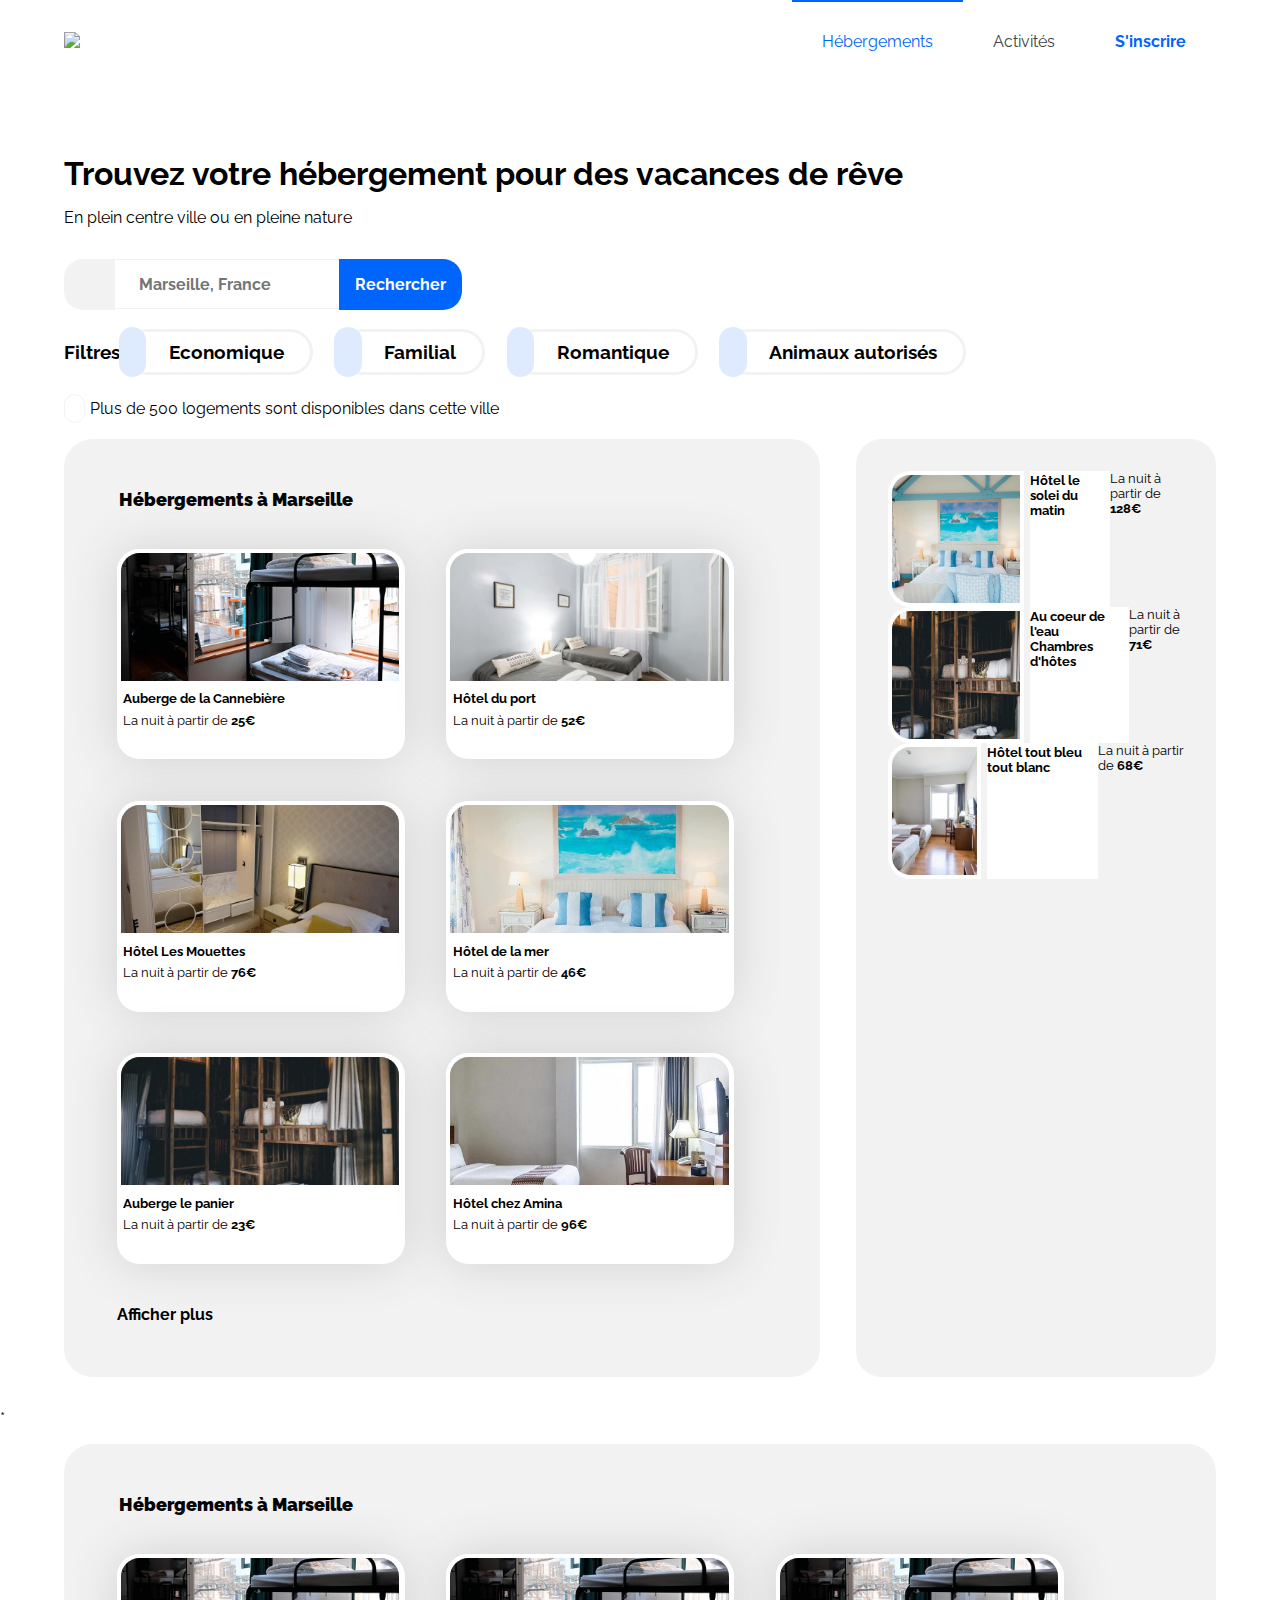
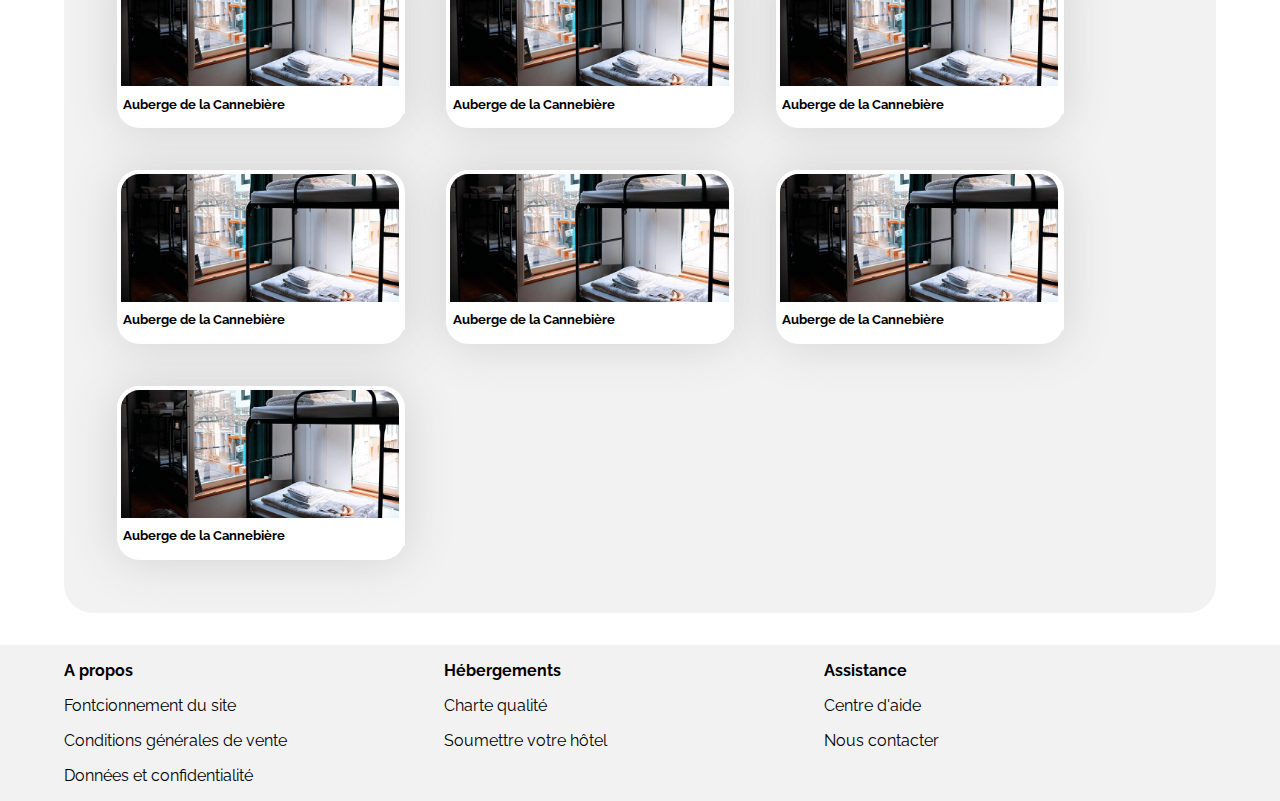
==== index.html @ 09d68f7d "Partie Desktop  bas de page activités à finir" ====
<!DOCTYPE html>
<html>
<head>
	<meta charset="utf-8">
	<link rel="stylesheet" type="text/css" href="style.css">
	<title>Réservia</title>

	<link rel="preconnect" href="https://fonts.gstatic.com">
	<link href="https://fonts.googleapis.com/css2?family=Raleway&display=swap" rel="stylesheet">

	<link rel="preconnect" href="https://fonts.gstatic.com">
	<link href="https://fonts.googleapis.com/css2?family=Raleway:wght@600&display=swap" rel="stylesheet">

	<link rel="stylesheet" href="https://cdnjs.cloudflare.com/ajax/libs/font-awesome/5.15.3/css/all.min.css" integrity="sha512-iBBXm8fW90+nuLcSKlbmrPcLa0OT92xO1BIsZ+ywDWZCvqsWgccV3gFoRBv0z+8dLJgyAHIhR35VZc2oM/gI1w==" crossorigin="anonymous" />

</head>
<body>
		<!--Section Header-->
			<header>
				<div class="logo"><img src="images/logo/Reservia.svg" ></div>
				<nav class="droite">
					<ul>
						<li ><a class="active" href="#">Hébergements</a></li>
						<li ><a href="#">Activités</a></li>
						<li ><a href="#" class="inscription">S'inscrire</a></li>
					</ul>
				</nav>

			</header>

			<!--Section Recherche-->
			<section class="central">
				<h1 class="titre">
					Trouvez votre hébergement pour des vacances de rêve
				</h1>
				<p class="soustitre">
					En plein centre ville ou en pleine nature
				</p>
					<div class="searchzone">
						<i class="fas fa-map-marker-alt"></i>
						<input class="searchbar" type="search" placeholder="Marseille, France" size="1">
						<button class="searchbutton">Rechercher</button>
					</div>
					<div class="filtres">
						<h3 class="filtrestext">Filtres
								<button class="filtresbuttons"><i class="fas fa-money-bill-wave"></i>Economique</button>
								<button class="filtresbuttons"><i class="fas fa-child"></i>Familial</button>
								<button class="filtresbuttons"><i class="fas fa-heart"></i>Romantique</button>
								<button class="filtresbuttons"><i class="fas fa-dog"></i>Animaux autorisés</button>
						</h3>
					</div>
					<div class="filtresinfo1">
						<i class="fas fa-info"></i>
						<p class="filtreinfo1text">Plus de 500 logements sont disponibles dans cette ville</p>
					</div>

			</section>

			<!--Section Hébergements à Marseille-->
			<section class="central">
				<div class="hebergementstrending">
					<div class="hebergements">
						<p class="htitle"><strong>Hébergements à Marseille</strong></p>
						<div class="hflex">
							<div class="producth"><img class="imagesh" src="images/hebergements/4_small/marcus-loke-WQJvWU_HZFo-unsplash.jpg" alt="Auberge de la Cannebière">
								<div class="producthinfo">
									<figcaption class="imagesdesc"> Auberge de la Cannebière </figcaption>
									<figcaption class="imagesdescsub"> La nuit à partir de <strong>25€</strong> </figcaption>
									<figcaption class="imagesdescrate">
										<span class="staron"><i class="fas fa-star"></i><i class="fas fa-star"></i><i class="fas fa-star"></i><i class="fas fa-star"></i></span>
										<span class="staroff"><i class="fas fa-star"></i></i></span>
									</figcaption>
								</div>
							</div>
							<div class="producth"><img class="imagesh" src="images/hebergements/4_small/fred-kleber-gTbaxaVLvsg-unsplash.jpg" alt="Hôtel du port">
								<div class="producthinfo">
									<figcaption class="imagesdesc"> Hôtel du port </figcaption>
									<figcaption class="imagesdescsub"> La nuit à partir de <strong>52€</strong> </figcaption>
									<figcaption class="imagesdescrate">
										<span class="staron"><i class="fas fa-star"></i></i><i class="fas fa-star"></i><i class="fas fa-star"></i><i class="fas fa-star"></i><i class="fas fa-star"></i></span>
										<span class="staroff"></span>
									</figcaption>
								</div>
							</div>
							<div class="producth"><img class="imagesh" src="images/hebergements/4_small/reisetopia-B8WIgxA_PFU-unsplash.jpg" alt="Hôtel Les Mouettes">
								<div class="producthinfo">
									<figcaption class="imagesdesc"> Hôtel Les Mouettes </figcaption>
									<figcaption class="imagesdescsub"> La nuit à partir de <strong>76€</strong> </figcaption>
									<figcaption class="imagesdescrate">
										<span class="staron"></i><i class="fas fa-star"></i><i class="fas fa-star"></i><i class="fas fa-star"></i><i class="fas fa-star"></i></span>
										<span class="staroff"><i class="fas fa-star"></i></span>
									</figcaption>
								</div>
							</div>
							<div class="producth"><img class="imagesh" src="images/hebergements/4_small/annie-spratt-Eg1qcIitAuA-unsplash.jpg" alt="Hôtel de la mer">
								<div class="producthinfo">								
								<figcaption class="imagesdesc"> Hôtel de la mer </figcaption>
									<figcaption class="imagesdescsub"> La nuit à partir de <strong>46€</strong> </figcaption>
									<figcaption class="imagesdescrate">
										<span class="staron"></i><i class="fas fa-star"></i><i class="fas fa-star"></i><i class="fas fa-star"></i></span>
										<span class="staroff"><i class="fas fa-star"></i></i><i class="fas fa-star"></i></span>
									</figcaption>
								</div>
							</div>
							<div class="producth"><img class="imagesh" src="images/hebergements/4_small/nicate-lee-kT-ZyaiwBe0-unsplash.jpg" alt="Auberge le panier">
							<div class="producthinfo">
									<figcaption class="imagesdesc"> Auberge le panier </figcaption>
									<figcaption class="imagesdescsub"> La nuit à partir de <strong>23€</strong> </figcaption>
									<figcaption class="imagesdescrate">
										<span class="staron"><i class="fas fa-star"></i><i class="fas fa-star"></i><i class="fas fa-star"></i><i class="fas fa-star"></i></span>
										<span class="staroff"><i class="fas fa-star"></i></span>
									</figcaption>
								</div>
							</div>
							<div class="producth"><img class="imagesh" src="images/hebergements/4_small/febrian-zakaria-M6S1WvfW68A-unsplash.jpg" alt="Hôtel chez Amina">
								<div class="producthinfo">
									<figcaption class="imagesdesc"> Hôtel chez Amina </figcaption>
									<figcaption class="imagesdescsub"> La nuit à partir de <strong>96€</strong> </figcaption>
									<figcaption class="imagesdescrate">
										<span class="staron"><i class="fas fa-star"></i></i><i class="fas fa-star"></i><i class="fas fa-star"></i><i class="fas fa-star"></i><i class="fas fa-star"></i></span>
										<span class="staroff"></span>
									</figcaption>
								</div>
							</div>
						</div>
						<div><p class=seemore>Afficher plus</p></div>
					</div>
					<div class="espace">&nbsp</div>
					<div class="populaires">
						<div class="producthalt"><img class="imageshalt" src="images/hebergements/4_small/annie-spratt-Eg1qcIitAuA-unsplash.jpg" alt="Hôtel de la mer">
							<div class="producthinfoalt">								
							<figcaption class="imagesdescalt"> Hôtel le solei du matin </figcaption>
								<figcaption class="imagesdescsubalt"> La nuit à partir de <strong>128€</strong> </figcaption>
								<figcaption class="imagesdescratealt">
									<span class="staron"></i><i class="fas fa-star"></i><i class="fas fa-star"></i><i class="fas fa-star"></i></span>
									<span class="staroff"><i class="fas fa-star"></i></i><i class="fas fa-star"></i></span>
								</figcaption>
							</div>
						</div>
						<div class="producthalt"><img class="imageshalt" src="images/hebergements/4_small/nicate-lee-kT-ZyaiwBe0-unsplash.jpg" alt="Auberge le panier">
						 <div class="producthinfoalt">
								<figcaption class="imagesdescalt"> Au coeur de l'eau Chambres d'hôtes </figcaption>
								<figcaption class="imagesdescsubalt"> La nuit à partir de <strong>71€</strong> </figcaption>
								<figcaption class="imagesdescratealt">
									<span class="staron"><i class="fas fa-star"></i><i class="fas fa-star"></i><i class="fas fa-star"></i><i class="fas fa-star"></i></span>
									<span class="staroff"><i class="fas fa-star"></i></span>
								</figcaption>
							</div>
						</div>
						<div class="producthalt"><img class="imageshalt" src="images/hebergements/4_small/febrian-zakaria-M6S1WvfW68A-unsplash.jpg" alt="Hôtel chez Amina">
							<div class="producthinfoalt">
								<figcaption class="imagesdescalt"> Hôtel tout bleu tout blanc </figcaption>
								<figcaption class="imagesdescsubalt"> La nuit à partir de <strong>68€</strong> </figcaption>
								<figcaption class="imagesdescratealt">
									<span class="staron"><i class="fas fa-star"></i></i><i class="fas fa-star"></i><i class="fas fa-star"></i><i class="fas fa-star"></i><i class="fas fa-star"></i></span>
									<span class="staroff"></span>
								</figcaption>
							</div>
					</div>
				</div>
			</section>

			<!--Section Activités à Marseille-->*
			<section class="central">
				<div class="activitys">
					<div class="activity">
						<p class="htitle"><strong>Hébergements à Marseille</strong></p>
						<div class="hflex">
							<div class="producth"><img class="imagesh" src="images/hebergements/4_small/marcus-loke-WQJvWU_HZFo-unsplash.jpg" alt="Auberge de la Cannebière">
								<div class="producthinfo">
									<figcaption class="imagesdesc"> Auberge de la Cannebière </figcaption>
								</div>
							</div>
							<div class="producth"><img class="imagesh" src="images/hebergements/4_small/marcus-loke-WQJvWU_HZFo-unsplash.jpg" alt="Auberge de la Cannebière">
								<div class="producthinfo">
									<figcaption class="imagesdesc"> Auberge de la Cannebière </figcaption>
								</div>
							</div>
							<div class="producth"><img class="imagesh" src="images/hebergements/4_small/marcus-loke-WQJvWU_HZFo-unsplash.jpg" alt="Auberge de la Cannebière">
								<div class="producthinfo">
									<figcaption class="imagesdesc"> Auberge de la Cannebière </figcaption>
								</div>
							</div>
							<div class="producth"><img class="imagesh" src="images/hebergements/4_small/marcus-loke-WQJvWU_HZFo-unsplash.jpg" alt="Auberge de la Cannebière">
								<div class="producthinfo">
									<figcaption class="imagesdesc"> Auberge de la Cannebière </figcaption>
								</div>
							</div>
							<div class="producth"><img class="imagesh" src="images/hebergements/4_small/marcus-loke-WQJvWU_HZFo-unsplash.jpg" alt="Auberge de la Cannebière">
								<div class="producthinfo">
									<figcaption class="imagesdesc"> Auberge de la Cannebière </figcaption>
								</div>
							</div>
							<div class="producth"><img class="imagesh" src="images/hebergements/4_small/marcus-loke-WQJvWU_HZFo-unsplash.jpg" alt="Auberge de la Cannebière">
								<div class="producthinfo">
									<figcaption class="imagesdesc"> Auberge de la Cannebière </figcaption>
								</div>
							</div>
							<div class="producth"><img class="imagesh" src="images/hebergements/4_small/marcus-loke-WQJvWU_HZFo-unsplash.jpg" alt="Auberge de la Cannebière">
								<div class="producthinfo">
									<figcaption class="imagesdesc"> Auberge de la Cannebière </figcaption>
								</div>
							</div>
							
			</section>

			<!--Footer-->
			<footer>
				<div class="foot">
					<div class="about">
						<p><strong>A propos</strong></p>
						<p class="clickeable">Fontcionnement du site</p>
						<p class="clickeable">Conditions générales de vente</p>
						<p class="clickeable">Données et confidentialité</p>
					</div>
					<div class="noshebergements">
						<p><strong>Hébergements</strong></p>
						<p class="clickeable">Charte qualité</p>
						<p class="clickeable">Soumettre votre hôtel</p>
					</div>
					<div class="help">
						<p><strong>Assistance</strong></p>
						<p class="clickeable">Centre d'aide</p>
						<p class="clickeable">Nous contacter</p>
					</div>
				</div>
			</footer>
		</body>
---- style.css ----
@import url("https://fonts.googleapis.com/css2?family=Raleway:wght@300;400;500;600;700;800;900&display=swap");
body {
  font-family: "Raleway", "Sans serif";
  margin: 0;
}


body
{
	font-family: 'Raleway', sans-serif;
	margin: 0;
}
header
{
	display: flex;
}
.central, header 
{
	width: 90%;
	margin-left: auto;
	margin-right: auto;
}
.logo
{
	width: 20%;
	height: 70px;
	padding: 2em;
	padding-left: 0px;
}
.droite
{
	width: 80%;
	display: flex;
	justify-content: flex-end;
}
nav.droite ul
{
	list-style: none;/* enlever puces */
	padding: 0;/* enleve le padding left de 20 px */
	margin-top: 0;
}
nav.droite li
{
	float: left;
}
nav.droite a
{
	display: block; /* Par défaut display: inline, pas de marging pasde padding */
	padding: 30px;
	color: #444;
	text-decoration: none; /* on enleve le soulignage*/
	border-top: solid 2px #fff;
}
nav.droite a:hover
{
	color: #0065FC;
	background-color: #eee;
	border-top: solid 2px #0065FC;
	transform: scale(1.015)
}

.inscription
{
	color: #0065FC !important;
	font-weight: bold;
}

a.active
{
	border-top: solid 2px #0065FC !important; 
	color: #0065FC !important;
}
.titre
{
	margin-bottom: 0.5em;
	font-weight: bold;
}
.soustitre
{
	margin-top: 0px;
	margin-bottom: 2em;
}

.searchzone
{
	display: flex;
}
.fa-map-marker-alt
{
	padding: 1.1em;
	background-color: #F2F2F2;
	border-radius: 1.2em 0em 0em 1.2em;
	width: 1em;
	max-height: 3.15em;
	text-align: center;
}
.searchbar
{
	border-right: none;
	border-left: none;
	border-top: #F2F2F2 1px solid;
	border-bottom: #F2F2F2 1px solid;
	padding: 1.5em;
	width: 14em;
	height: 3em;
	font-size: 1em;
	font-weight: bold;
	font-family: "Raleway", "Sans serif";
}

.searchbutton
{
	border: none;
	border-radius: 0em 1.2em 1.2em 0em;
	background-color: #0065FC;
	cursor: pointer;
	padding: 1em;
	color: white;
	font-weight: bold;
	font-size: 1em;
	max-height: 3.15em;
	font-family: "Raleway", "Sans serif";
	text-align: center;
}

.searchbutton:hover
{
	transform: scale(1.015);
	background-color: #0065FF;
}

.filtres
{
	display: flex;
	flex-position: flex-start;
	font-family: "Raleway", "Sans serif";
}

.filtrestext
{
	text-align: center;
	/*background-color: red;*/
	padding-left: 0px;
	margin-left: 0px;
	font-family: "Raleway", "Sans serif";
}

.filtresbuttons
{
	background-color: white;
	border: solid #F2F2F2;
	margin-right: 1.2em;
	margin-left: 0px;
	border-radius: 1.5em 1.5em 1.5em 1.5em;
	height: 2.5em;
	font-weight: bold;
	font-size: 1em;
	/*padding-left: 3em;*/
	padding-right: 1.4em;
	font-family: "Raleway", "Sans serif";
}

.fa-money-bill-wave, .fa-child, .fa-dog, .fa-heart
{
	border: none;
	border-radius: 3em;
	margin-right: 1.2em;
	margin-left: -0.8em;
	padding: 0.73em;
	margin-top: -0.14em;
	min-width: 1.1em;
	background-color: #DEEBFF;
	color: #0065FC;
}

.filtresbuttons:hover
{
	cursor: pointer;
	background-color: #F2F2F2;
	color: #0065FC;
}

.filtresbuttons:hover i
{
	color: black;
}

.fa-info
{
	border-radius: 6em;
	border: solid 0.1em #F2F2F2;
	padding: 0.3em;
	padding-left: 0.6em;
	padding-right: 0.6em;
	background-color: white;
}
.filtresinfo1
{
	display: flex;
	text-align: center;
	/*background-color: red;*/
	max-height: 1.8em;
	color: #0065FC;
}

.filtreinfo1text
{
	margin-top: 0.3em;
	margin-left: 0.3em;
	color: black;
}

.hebergementstrending
{
	display: flex;
	margin-bottom: 2em;
	margin-top: 1em;
}

.htitle
{
	display: flex;
	margin-left: 1.3em;
	font-size: large;
	font-weight: bolder;
}

.hflex
{
	display: flex;
	flex-wrap: wrap;
}

.hebergements
{
	background-color: #F2F2F2;
	border-radius: 1.8em;
	width: 70%;
	padding: 2em;
	/*display: flex;
	flex-wrap: wrap;*/
}

.producth
{
	border-bottom: solid #FFF 0.9em;
	background-color: #FFF;
	border-radius: 1.4em;
	margin: 1.3em;
	box-shadow: 0px 0px 50px rgb(209, 209, 209);
	width: 18em;
}

.producthinfo
{
	padding-left: 0.5em;
	font-size: small;
}

.imagesh
{
	/*height: 8.8em;
	padding-right: auto;
	padding-left: auto;
	display: grid;
	border-radius: 1.6em 1.6em 0em 0em;
	background-color: white;
	max-height: 9em;*/
	object-fit: cover;
	width: 17.4em;
	height: 8em;
	border-top-right-radius: 1.4em;
	border-top-left-radius: 1.4em;
	border:  solid #FFF 0.3em;
}

.imagesdesc
{
	background-color: #FFF;
	display: grid;
	padding-top: 0.2em;
	padding-bottom: 0.2em;
	font-family: "Raleway", "Sans serif";
	font-weight: bold;
}

.imagesdescsub
{
	background-color: #FFF;
	padding-top: 0.3em;
	padding-bottom: 0.2em;
	font-family: "Raleway", "Sans serif";
}

.producthalt
{
	display: flex;
}

.producthinfoalt
{
	padding-left: 0.5em;
	font-size: small;
	display: flex;
}

.imageshalt
{
	object-fit: cover;
	border-top-left-radius: 1.4em;
	border-bottom-left-radius: 1.4em;
	width: 8em;
	height: 8em;
	border:  solid #FFF 0.3em;
}

.imagesdescalt
{
	background-color: #FFF;
	display: grid;
	padding-top: 0.2em;
	padding-right: 0.5em;
	font-family: "Raleway", "Sans serif";
	font-weight: bold;
}

.staron
{
	color: #0065FC;
}

.staroff
{
	background-color: #FFF;
	color: #F2F2F2;
	margin-left: -0.2em;
}

.seemore
{
	display: grid;
	font-weight: bold;
	width: 20em;
	margin: 1.3em;
}

.seemore:hover
{
	text-decoration: underline;
	cursor: pointer;
}

.espace
{
	margin: 1em;
}

.populaires
{
	background-color: #F2F2F2;
	border-radius: 1.6em;
	width: 30%;
	padding: 2em;
}

.activitys
{
	display: flex;
	margin-bottom: 2em;
	margin-top: 1em;
}

.activity
{
	background-color: #F2F2F2;
	border-radius: 1.8em;
	width: 100%;
	padding: 2em;
	/*display: flex;
	flex-wrap: wrap;*/
}

footer
{
	background-color: #F2F2F2;
}

.foot
{
	display: flex;
	width: 90%;
	margin-left: auto;
	margin-right: auto;
}

.about
{
	/*background-color: red;*/
	width: 33%;
}

.noshebergements
{
	/*background-color: blue;*/
	width: 33%;
}

.help
{
	/*background-color: violet;*/
	width: 34%;
}

.clickeable:hover
{
	cursor: pointer;
	text-decoration: underline;
}

/* 

object-fit: cover; -permet d'arrondir l'image.

display: flex;
  flex-wrap: wrap;

.menu
{
	padding-right:20px; 
	padding-left:20px;
	height: 20px;
	background-color: yellow;
}
.inscrire
{
	color: blue;
	padding-right:20px; 
	padding-left:20px;
	height: 20px;
	background-color: yellow;
}
.menu:hover
{
	color: #0065FC;
}

h1
{
	width: 600px;
	font-size: 20px;
	margin-bottom: 1px
	padding-top: 0px;
}
h2
{
	margin-top: 8px;
	font-size: 15px;
	font-weight: 500;
}
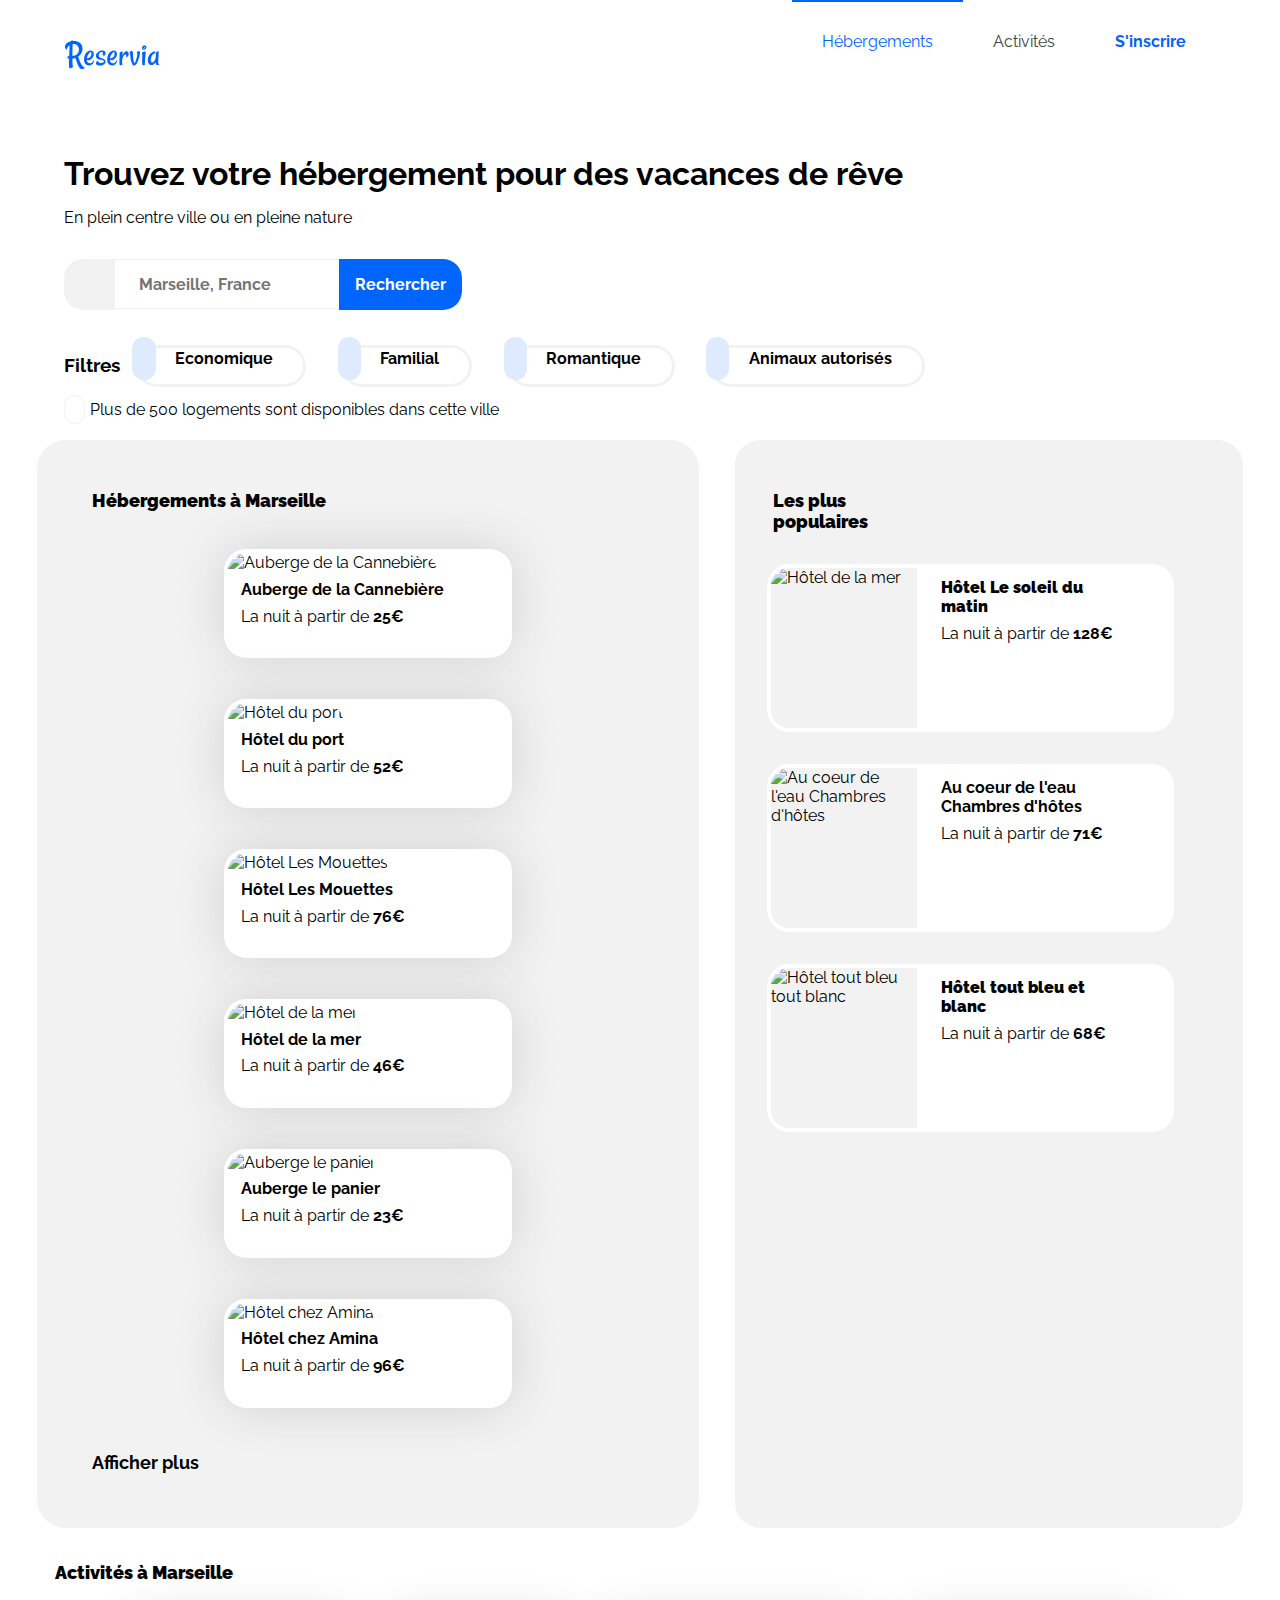
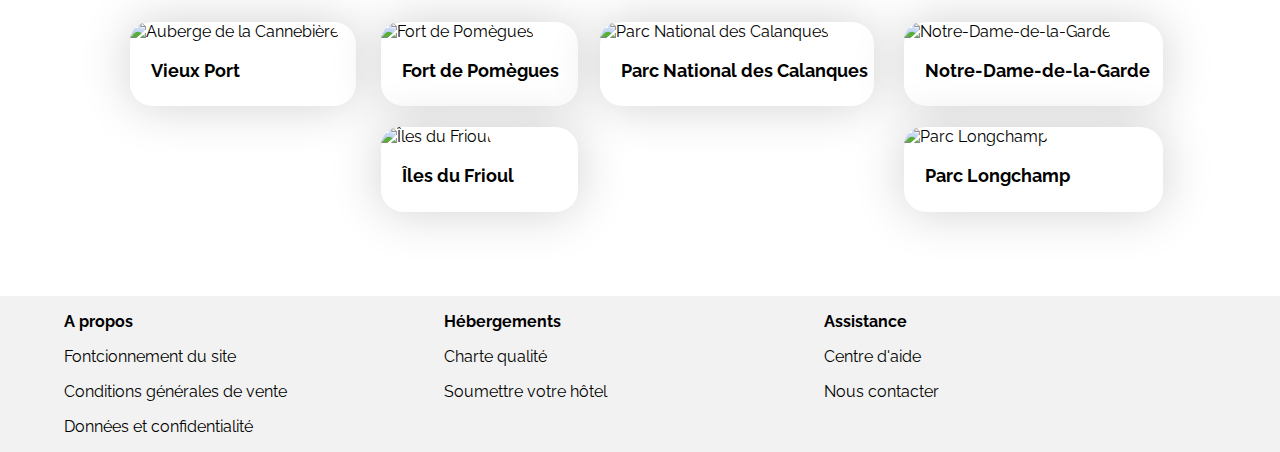
==== commit c3685918: "Test 1 de la validation HTML" ====
--- a/index.html
+++ b/index.html
@@ -2,9 +2,8 @@
 <html>
 <head>
 	<meta charset="utf-8">
-	<link rel="stylesheet" type="text/css" href="style.css">
 	<title>Réservia</title>
-
+	<meta name="viewport" content="width=device-width, initial-scale=1.0">
 	<link rel="preconnect" href="https://fonts.gstatic.com">
 	<link href="https://fonts.googleapis.com/css2?family=Raleway&display=swap" rel="stylesheet">
 
@@ -12,18 +11,24 @@
 	<link href="https://fonts.googleapis.com/css2?family=Raleway:wght@600&display=swap" rel="stylesheet">
 
 	<link rel="stylesheet" href="https://cdnjs.cloudflare.com/ajax/libs/font-awesome/5.15.3/css/all.min.css" integrity="sha512-iBBXm8fW90+nuLcSKlbmrPcLa0OT92xO1BIsZ+ywDWZCvqsWgccV3gFoRBv0z+8dLJgyAHIhR35VZc2oM/gI1w==" crossorigin="anonymous" />
+	
+	<link rel="stylesheet" type="text/css" href="style.css">
 
 </head>
 <body>
 		<!--Section Header-->
-			<header>
-				<div class="logo"><img src="images/logo/Reservia.svg" ></div>
+			<header id="acceuil">
+				<div class="logo"><img src="images/logo/reservia.svg" alt="Logo Réservia"></div>
+				<div class="topphone">
+					<div class="logophone"><img src="images/logo/reservia.svg" alt="Logo Réservia"></div>
+					<div class="ins">
+						<a href="#" class="inscriptionphone">S'inscrire</a>
+					</div>
+				</div>
 				<nav class="droite">
-					<ul>
-						<li ><a class="active" href="#">Hébergements</a></li>
-						<li ><a href="#">Activités</a></li>
-						<li ><a href="#" class="inscription">S'inscrire</a></li>
-					</ul>
+					<a class="active" href="#">Hébergements</a>
+					<a href="#activité">Activités</a>
+					<a href="#" class="inscription">S'inscrire</a>
 				</nav>
 
 			</header>
@@ -40,14 +45,15 @@
 						<i class="fas fa-map-marker-alt"></i>
 						<input class="searchbar" type="search" placeholder="Marseille, France" size="1">
 						<button class="searchbutton">Rechercher</button>
+						<button class="searchbuttonicon"><i class="fas fa-search"></i> </button>
 					</div>
 					<div class="filtres">
-						<h3 class="filtrestext">Filtres
+						<h3 class="filtrestext">Filtres	</h3>
 								<button class="filtresbuttons"><i class="fas fa-money-bill-wave"></i>Economique</button>
 								<button class="filtresbuttons"><i class="fas fa-child"></i>Familial</button>
 								<button class="filtresbuttons"><i class="fas fa-heart"></i>Romantique</button>
 								<button class="filtresbuttons"><i class="fas fa-dog"></i>Animaux autorisés</button>
-						</h3>
+					
 					</div>
 					<div class="filtresinfo1">
 						<i class="fas fa-info"></i>
@@ -57,151 +63,163 @@
 			</section>
 
 			<!--Section Hébergements à Marseille-->
-			<section class="central">
+			<section>
 				<div class="hebergementstrending">
 					<div class="hebergements">
 						<p class="htitle"><strong>Hébergements à Marseille</strong></p>
 						<div class="hflex">
-							<div class="producth"><img class="imagesh" src="images/hebergements/4_small/marcus-loke-WQJvWU_HZFo-unsplash.jpg" alt="Auberge de la Cannebière">
-								<div class="producthinfo">
-									<figcaption class="imagesdesc"> Auberge de la Cannebière </figcaption>
-									<figcaption class="imagesdescsub"> La nuit à partir de <strong>25€</strong> </figcaption>
-									<figcaption class="imagesdescrate">
+							<div class="producth"><img class="imagesh" src="images/hebergements/small/auberge-de-la-cannebiere.jpg" alt="Auberge de la Cannebière">
+								<div class="producthinfo">
+									<div class="imagesdesc"> Auberge de la Cannebière </div>
+									<div class="imagesdescsub"> La nuit à partir de <strong>25€</strong> </div>
+									<div class="imagesdescrate">
 										<span class="staron"><i class="fas fa-star"></i><i class="fas fa-star"></i><i class="fas fa-star"></i><i class="fas fa-star"></i></span>
-										<span class="staroff"><i class="fas fa-star"></i></i></span>
-									</figcaption>
-								</div>
-							</div>
-							<div class="producth"><img class="imagesh" src="images/hebergements/4_small/fred-kleber-gTbaxaVLvsg-unsplash.jpg" alt="Hôtel du port">
-								<div class="producthinfo">
-									<figcaption class="imagesdesc"> Hôtel du port </figcaption>
-									<figcaption class="imagesdescsub"> La nuit à partir de <strong>52€</strong> </figcaption>
-									<figcaption class="imagesdescrate">
+										<span class="staroff"><i class="fas fa-star"></i></span>
+									</div>
+								</div>
+							</div>
+							<div class="producth"><img class="imagesh" src="images/hebergements/small/hotel-du-port.jpg" alt="Hôtel du port">
+								<div class="producthinfo">
+									<div class="imagesdesc"> Hôtel du port </div>
+									<div class="imagesdescsub"> La nuit à partir de <strong>52€</strong> </div>
+									<div class="imagesdescrate">
 										<span class="staron"><i class="fas fa-star"></i></i><i class="fas fa-star"></i><i class="fas fa-star"></i><i class="fas fa-star"></i><i class="fas fa-star"></i></span>
 										<span class="staroff"></span>
-									</figcaption>
-								</div>
-							</div>
-							<div class="producth"><img class="imagesh" src="images/hebergements/4_small/reisetopia-B8WIgxA_PFU-unsplash.jpg" alt="Hôtel Les Mouettes">
-								<div class="producthinfo">
-									<figcaption class="imagesdesc"> Hôtel Les Mouettes </figcaption>
-									<figcaption class="imagesdescsub"> La nuit à partir de <strong>76€</strong> </figcaption>
-									<figcaption class="imagesdescrate">
-										<span class="staron"></i><i class="fas fa-star"></i><i class="fas fa-star"></i><i class="fas fa-star"></i><i class="fas fa-star"></i></span>
-										<span class="staroff"><i class="fas fa-star"></i></span>
-									</figcaption>
-								</div>
-							</div>
-							<div class="producth"><img class="imagesh" src="images/hebergements/4_small/annie-spratt-Eg1qcIitAuA-unsplash.jpg" alt="Hôtel de la mer">
-								<div class="producthinfo">								
-								<figcaption class="imagesdesc"> Hôtel de la mer </figcaption>
-									<figcaption class="imagesdescsub"> La nuit à partir de <strong>46€</strong> </figcaption>
-									<figcaption class="imagesdescrate">
-										<span class="staron"></i><i class="fas fa-star"></i><i class="fas fa-star"></i><i class="fas fa-star"></i></span>
-										<span class="staroff"><i class="fas fa-star"></i></i><i class="fas fa-star"></i></span>
-									</figcaption>
-								</div>
-							</div>
-							<div class="producth"><img class="imagesh" src="images/hebergements/4_small/nicate-lee-kT-ZyaiwBe0-unsplash.jpg" alt="Auberge le panier">
-							<div class="producthinfo">
-									<figcaption class="imagesdesc"> Auberge le panier </figcaption>
-									<figcaption class="imagesdescsub"> La nuit à partir de <strong>23€</strong> </figcaption>
-									<figcaption class="imagesdescrate">
+									</div>
+								</div>
+							</div>
+							<div class="producth"><img class="imagesh" src="images/hebergements/small/hotel-les-mouettes.jpg" alt="Hôtel Les Mouettes">
+								<div class="producthinfo">
+									<div class="imagesdesc"> Hôtel Les Mouettes </div>
+									<div class="imagesdescsub"> La nuit à partir de <strong>76€</strong> </div>
+									<div class="imagesdescrate">
 										<span class="staron"><i class="fas fa-star"></i><i class="fas fa-star"></i><i class="fas fa-star"></i><i class="fas fa-star"></i></span>
 										<span class="staroff"><i class="fas fa-star"></i></span>
-									</figcaption>
-								</div>
-							</div>
-							<div class="producth"><img class="imagesh" src="images/hebergements/4_small/febrian-zakaria-M6S1WvfW68A-unsplash.jpg" alt="Hôtel chez Amina">
-								<div class="producthinfo">
-									<figcaption class="imagesdesc"> Hôtel chez Amina </figcaption>
-									<figcaption class="imagesdescsub"> La nuit à partir de <strong>96€</strong> </figcaption>
-									<figcaption class="imagesdescrate">
-										<span class="staron"><i class="fas fa-star"></i></i><i class="fas fa-star"></i><i class="fas fa-star"></i><i class="fas fa-star"></i><i class="fas fa-star"></i></span>
+									</div>
+								</div>
+							</div>
+							<div class="producth"><img class="imagesh" src="images/hebergements/small/hotel-de-la-mer.jpg" alt="Hôtel de la mer">
+								<div class="producthinfo">								
+								<div class="imagesdesc"> Hôtel de la mer </div>
+									<div class="imagesdescsub"> La nuit à partir de <strong>46€</strong> </div>
+									<div class="imagesdescrate">
+										<span class="staron"><i class="fas fa-star"></i><i class="fas fa-star"></i><i class="fas fa-star"></i></span>
+										<span class="staroff"><i class="fas fa-star"></i><i class="fas fa-star"></i></span>
+									</div>
+								</div>
+							</div>
+							<div class="producth"><img class="imagesh" src="images/hebergements/small/auberge-le-panier.jpg" alt="Auberge le panier">
+							<div class="producthinfo">
+									<div class="imagesdesc"> Auberge le panier </div>
+									<div class="imagesdescsub"> La nuit à partir de <strong>23€</strong> </div>
+									<div class="imagesdescrate">
+										<span class="staron"><i class="fas fa-star"></i><i class="fas fa-star"></i><i class="fas fa-star"></i><i class="fas fa-star"></i></span>
+										<span class="staroff"><i class="fas fa-star"></i></span>
+									</div>
+								</div>
+							</div>
+							<div class="producth"><img class="imagesh" src="images/hebergements/small/hotel-chez-amina.jpg" alt="Hôtel chez Amina">
+								<div class="producthinfo">
+									<div class="imagesdesc"> Hôtel chez Amina </div>
+									<div class="imagesdescsub"> La nuit à partir de <strong>96€</strong> </div>
+									<div class="imagesdescrate">
+										<span class="staron"><i class="fas fa-star"></i><i class="fas fa-star"></i><i class="fas fa-star"></i><i class="fas fa-star"></i><i class="fas fa-star"></i></span>
 										<span class="staroff"></span>
-									</figcaption>
+									</div>
 								</div>
 							</div>
 						</div>
 						<div><p class=seemore>Afficher plus</p></div>
 					</div>
-					<div class="espace">&nbsp</div>
+					<!--Espace entre les 2 sections-->
+					<div class="espace">&nbsp;</div>
+					<!--Section Les plus populaires-->
+					<div class="backfamous">
 					<div class="populaires">
-						<div class="producthalt"><img class="imageshalt" src="images/hebergements/4_small/annie-spratt-Eg1qcIitAuA-unsplash.jpg" alt="Hôtel de la mer">
+						<p class="htitlealt"><strong>Les plus populaires</strong><i class="fas fa-chart-line"></i></p>
+						<div class="fproducts">
+						<div class="producthalt"><img class="imageshalt" src="images/hebergements/small/hotel-le-soleil-du-matin.jpg" alt="Hôtel de la mer">
 							<div class="producthinfoalt">								
-							<figcaption class="imagesdescalt"> Hôtel le solei du matin </figcaption>
-								<figcaption class="imagesdescsubalt"> La nuit à partir de <strong>128€</strong> </figcaption>
-								<figcaption class="imagesdescratealt">
-									<span class="staron"></i><i class="fas fa-star"></i><i class="fas fa-star"></i><i class="fas fa-star"></i></span>
-									<span class="staroff"><i class="fas fa-star"></i></i><i class="fas fa-star"></i></span>
-								</figcaption>
-							</div>
-						</div>
-						<div class="producthalt"><img class="imageshalt" src="images/hebergements/4_small/nicate-lee-kT-ZyaiwBe0-unsplash.jpg" alt="Auberge le panier">
+							<div class="imagesdescalt"> <strong>Hôtel Le soleil du matin</strong> </div>
+								<div class="imagesdescsubalt"> La nuit à partir de <strong>128€</strong> </div>
+								<div class="imagesdescratealt">
+									<span class="staron"><i class="fas fa-star"></i><i class="fas fa-star"></i><i class="fas fa-star"></i></span>
+									<span class="staroff"><i class="fas fa-star"></i><i class="fas fa-star"></i></span>
+								</div>
+							</div>
+						</div>
+						<div class="producthalt"><img class="imageshalt" src="images/hebergements/small/au-coeur-de-leau-chambres-dhotes.jpg" alt="Au coeur de l'eau Chambres d'hôtes">
 						 <div class="producthinfoalt">
-								<figcaption class="imagesdescalt"> Au coeur de l'eau Chambres d'hôtes </figcaption>
-								<figcaption class="imagesdescsubalt"> La nuit à partir de <strong>71€</strong> </figcaption>
-								<figcaption class="imagesdescratealt">
+								<div class="imagesdescalt"> Au coeur de l'eau Chambres d'hôtes </div>
+								<div class="imagesdescsubalt"> La nuit à partir de <strong>71€</strong> </div>
+								<div class="imagesdescratealt">
 									<span class="staron"><i class="fas fa-star"></i><i class="fas fa-star"></i><i class="fas fa-star"></i><i class="fas fa-star"></i></span>
 									<span class="staroff"><i class="fas fa-star"></i></span>
-								</figcaption>
-							</div>
-						</div>
-						<div class="producthalt"><img class="imageshalt" src="images/hebergements/4_small/febrian-zakaria-M6S1WvfW68A-unsplash.jpg" alt="Hôtel chez Amina">
+								</div>
+							</div>
+						</div>
+						<div class="producthalt"><img class="imageshalt" src="images/hebergements/small/hotel-tout-bleu-tout-blanc.jpg" alt="Hôtel tout bleu tout blanc">
 							<div class="producthinfoalt">
-								<figcaption class="imagesdescalt"> Hôtel tout bleu tout blanc </figcaption>
-								<figcaption class="imagesdescsubalt"> La nuit à partir de <strong>68€</strong> </figcaption>
-								<figcaption class="imagesdescratealt">
-									<span class="staron"><i class="fas fa-star"></i></i><i class="fas fa-star"></i><i class="fas fa-star"></i><i class="fas fa-star"></i><i class="fas fa-star"></i></span>
+								<div class="imagesdescalt"> <strong>Hôtel tout bleu et blanc</strong> </div>
+								<div class="imagesdescsubalt"> La nuit à partir de <strong>68€</strong> </div>
+								<div class="imagesdescratealt">
+									<span class="staron"><i class="fas fa-star"></i><i class="fas fa-star"></i><i class="fas fa-star"></i><i class="fas fa-star"></i><i class="fas fa-star"></i></span>
 									<span class="staroff"></span>
-								</figcaption>
-							</div>
+								</div>
+							</div>
+						</div>
+					</div>
 					</div>
 				</div>
 			</section>
 
-			<!--Section Activités à Marseille-->*
-			<section class="central">
+			<!--Section Activités à Marseille-->
+			<section id="activité">
 				<div class="activitys">
 					<div class="activity">
-						<p class="htitle"><strong>Hébergements à Marseille</strong></p>
+						<p class="htitle"><strong>Activités à Marseille</strong></p>
 						<div class="hflex">
-							<div class="producth"><img class="imagesh" src="images/hebergements/4_small/marcus-loke-WQJvWU_HZFo-unsplash.jpg" alt="Auberge de la Cannebière">
-								<div class="producthinfo">
-									<figcaption class="imagesdesc"> Auberge de la Cannebière </figcaption>
-								</div>
-							</div>
-							<div class="producth"><img class="imagesh" src="images/hebergements/4_small/marcus-loke-WQJvWU_HZFo-unsplash.jpg" alt="Auberge de la Cannebière">
-								<div class="producthinfo">
-									<figcaption class="imagesdesc"> Auberge de la Cannebière </figcaption>
-								</div>
-							</div>
-							<div class="producth"><img class="imagesh" src="images/hebergements/4_small/marcus-loke-WQJvWU_HZFo-unsplash.jpg" alt="Auberge de la Cannebière">
-								<div class="producthinfo">
-									<figcaption class="imagesdesc"> Auberge de la Cannebière </figcaption>
-								</div>
-							</div>
-							<div class="producth"><img class="imagesh" src="images/hebergements/4_small/marcus-loke-WQJvWU_HZFo-unsplash.jpg" alt="Auberge de la Cannebière">
-								<div class="producthinfo">
-									<figcaption class="imagesdesc"> Auberge de la Cannebière </figcaption>
-								</div>
-							</div>
-							<div class="producth"><img class="imagesh" src="images/hebergements/4_small/marcus-loke-WQJvWU_HZFo-unsplash.jpg" alt="Auberge de la Cannebière">
-								<div class="producthinfo">
-									<figcaption class="imagesdesc"> Auberge de la Cannebière </figcaption>
-								</div>
-							</div>
-							<div class="producth"><img class="imagesh" src="images/hebergements/4_small/marcus-loke-WQJvWU_HZFo-unsplash.jpg" alt="Auberge de la Cannebière">
-								<div class="producthinfo">
-									<figcaption class="imagesdesc"> Auberge de la Cannebière </figcaption>
-								</div>
-							</div>
-							<div class="producth"><img class="imagesh" src="images/hebergements/4_small/marcus-loke-WQJvWU_HZFo-unsplash.jpg" alt="Auberge de la Cannebière">
-								<div class="producthinfo">
-									<figcaption class="imagesdesc"> Auberge de la Cannebière </figcaption>
-								</div>
-							</div>
-							
+							<div class="acollumn1">
+								<div class="producta"><img class="imagesa1" src="images/activites/small/vieux-port.jpg" alt="Auberge de la Cannebière">
+									<div class="productainfo">
+										<div class="imagesdesca"> Vieux Port </div>
+									</div>
+								</div>
+							</div>
+							<div class="acollumn2">
+								<div class="producta"><img class="imagesa21" src="images/activites/small/fort-de-pomegues.jpg" alt="Fort de Pomègues">
+									<div class="productainfo">
+										<div class="imagesdesca"> Fort de Pomègues </div>
+									</div>
+								</div>
+								<div class="producta"><img class="imagesa22" src="images/activites/small/iles-du-friout.jpg" alt="Îles du Frioul">
+									<div class="productainfo">
+										<div class="imagesdesca"> Îles du Frioul </div>
+									</div>
+								</div>
+							</div>
+							<div class="acollumn3">
+								<div class="producta"><img class="imagesa3" src="images/activites/small/parc-national-des-calanques.jpg" alt="Parc National des Calanques">
+									<div class="productainfo">
+										<div class="imagesdesca"> Parc National des Calanques </div>
+									</div>
+								</div>
+							</div>
+							<div class="acollumn4">
+								<div class="producta"><img class="imagesa41" src="images/activites/small/notre-dame-de-la-garde.jpg" alt="Notre-Dame-de-la-Garde">
+									<div class="productainfo">
+										<div class="imagesdesca"> Notre-Dame-de-la-Garde </div>
+									</div>
+								</div>
+								<div class="producta"><img class="imagesa42" src="images/activites/small/parc-longchamp.jpg" alt="Parc Longchamp">
+									<div class="productainfo">
+										<div class="imagesdesca"> Parc Longchamp </div>
+									</div>
+								</div>
+							</div>
+						</div>
+					</div>
+				</div>
 			</section>
 
 			<!--Footer-->
@@ -209,20 +227,21 @@
 				<div class="foot">
 					<div class="about">
 						<p><strong>A propos</strong></p>
-						<p class="clickeable">Fontcionnement du site</p>
-						<p class="clickeable">Conditions générales de vente</p>
-						<p class="clickeable">Données et confidentialité</p>
+						<a href="#acceuil" class="clickeable">Fontcionnement du site</a>
+						<a href="#acceuil" class="clickeable">Conditions générales de vente</a>
+						<a href="#acceuil" class="clickeable">Données et confidentialité</a>
 					</div>
 					<div class="noshebergements">
 						<p><strong>Hébergements</strong></p>
-						<p class="clickeable">Charte qualité</p>
-						<p class="clickeable">Soumettre votre hôtel</p>
+						<a href="#acceuil" class="clickeable">Charte qualité</a>
+						<a href="#acceuil" class="clickeable">Soumettre votre hôtel</a>
 					</div>
 					<div class="help">
 						<p><strong>Assistance</strong></p>
-						<p class="clickeable">Centre d'aide</p>
-						<p class="clickeable">Nous contacter</p>
+						<a href="#acceuil" class="clickeable">Centre d'aide</a>
+						<a href="#acceuil" class="clickeable">Nous contacter</a>
 					</div>
 				</div>
 			</footer>
-		</body>+		</body>
+</html>--- a/style.css
+++ b/style.css
@@ -4,456 +4,1434 @@
   margin: 0;
 }
 
-
-body
-{
-	font-family: 'Raleway', sans-serif;
-	margin: 0;
+body /*Fond de la page entière*/ {
+  font-family: "Raleway", sans-serif;
+  margin: 0;
 }
-header
-{
-	display: flex;
+/* ordi de bureau */
+@media screen and (min-width: 1200px) {
+  header /*Mettre en flex le header*/ {
+    display: flex;
+  }
+  .central, header /*Faire en sorte que le page ne prenne que 90% de la place disponible*/ {
+    width: 90%;
+    margin-left: auto;
+    margin-right: auto;
+  }
+  .logo /*Logo*/ {
+    width: 20%;
+    height: 70px;
+    padding: 2em;
+    padding-left: 0px;
+  }
+  .droite /*Boutons en haut*/ {
+    width: 80%;
+    display: flex;
+    justify-content: flex-end;
+    height: 5em;
+  }
+  nav.droite ul /*Mise en forme des boutons en haut*/ {
+    list-style: none; /* enlever puces */
+    padding: 0; /* enleve le padding left de 20 px */
+    margin-top: 0;
+  }
+  nav.droite li {
+    float: left;
+  }
+  nav.droite a /*Regroupement des boutons en haut*/ {
+    display: block; /* Par défaut display: inline, pas de marging pas de padding */
+    padding: 30px;
+    color: #444;
+    text-decoration: none; /* on enleve le soulignage*/
+    border-top: solid 2px #fff;
+  }
+  nav.droite a:hover {
+    color: #0065fc;
+    background-color: #eee;
+    border-top: solid 2px #0065fc;
+    transform: scale(1.015);
+  }
+
+  .inscription /*Bouton s'inscrire*/ {
+    color: #0065fc !important;
+    font-weight: bold;
+  }
+
+  .topphone {
+    display: none;
+  }
+
+  a.active /*Partie active en haut*/ {
+    border-top: solid 2px #0065fc !important;
+    color: #0065fc !important;
+  }
+  .titre /*Titre*/ {
+    margin-bottom: 0.5em;
+    font-weight: bold;
+  }
+  .soustitre /*Texte en dessous du titre*/ {
+    margin-top: 0px;
+    margin-bottom: 2em;
+  }
+
+  .searchzone /*Partie entière de recherche*/ {
+    display: flex;
+    margin-bottom: 1.6em;
+  }
+  .fa-map-marker-alt /*Icone de recherche*/ {
+    padding: 1.1em;
+    background-color: #f2f2f2;
+    border-radius: 1.2em 0em 0em 1.2em;
+    width: 1em;
+    max-height: 3.15em;
+    text-align: center;
+  }
+  .searchbar /*Barre de recherche*/ {
+    border-right: none;
+    border-left: none;
+    border-top: #f2f2f2 1px solid;
+    border-bottom: #f2f2f2 1px solid;
+    padding: 1.5em;
+    width: 14em;
+    height: 3em;
+    font-size: 1em;
+    font-weight: bold;
+    font-family: "Raleway", "Sans serif";
+  }
+
+  .searchbutton /*Bouton de recherche*/ {
+    border: none;
+    border-radius: 0em 1.2em 1.2em 0em;
+    background-color: #0065fc;
+    cursor: pointer;
+    padding: 1em;
+    color: white;
+    font-weight: bold;
+    font-size: 1em;
+    max-height: 3.15em;
+    font-family: "Raleway", "Sans serif";
+    text-align: center;
+  }
+
+  .searchbuttonicon {
+    display: none;
+  }
+
+  .searchbutton:hover /* Faire en sorte que le bouton recherche grossise lorsque l'on passe la souris au-dessus */ {
+    transform: scale(1.015);
+    background-color: #0065ff;
+  }
+
+  .filtres /*Partie des filtres*/ {
+    display: flex;
+    font-family: "Raleway", "Sans serif";
+  }
+
+  .filtrestext /*Texte des filtres*/ {
+    text-align: center;
+    padding-left: 0em;
+    margin-left: 0em;
+    font-family: "Raleway", "Sans serif";
+  }
+
+  .filtresbuttons /*Contour des boutons des filtres*/ {
+    background-color: white;
+    border: solid #f2f2f2;
+    margin-right: 1.2em;
+    margin-left: 1em;
+    margin-top: 0.6em;
+    border-radius: 1.5em 1.5em 1.5em 1.5em;
+    height: 2.5em;
+    font-weight: bold;
+    font-size: 1em;
+    padding-right: 1.9em;
+    padding-bottom: 2.2em;
+    font-family: "Raleway", "Sans serif";
+  }
+
+  .fa-money-bill-wave, .fa-child, .fa-dog, .fa-heart /*Icones des filtres*/ {
+    border: none;
+    border-radius: 3em;
+    margin-right: 1.2em;
+    margin-left: -0.8em;
+    padding: 0.73em;
+    margin-top: -0.14em;
+    min-width: 1.1em;
+    background-color: #deebff;
+    color: #0065fc;
+  }
+
+  .filtresbuttons:hover /* Faire en sorte que les textes filtres réagissent (passent à la couleur bleu sur fond gris) lorsque l'on passe la souris au-dessus */ {
+    cursor: pointer;
+    background-color: #f2f2f2;
+    color: #0065fc;
+  }
+
+  .filtresbuttons:hover i /* Faire en sorte que les icones filtres réagissent (passent à la couleur noir) lorsque l'on passe la souris au-dessus */ {
+    color: black;
+  }
+
+  .fa-info /*Bulle info en dessous des filtres*/ {
+    border-radius: 6em;
+    border: solid 0.1em #f2f2f2;
+    padding: 0.3em;
+    padding-left: 0.6em;
+    padding-right: 0.6em;
+    background-color: #fff;
+  }
+  .filtresinfo1 /*Icone Info en dessous des filtres*/ {
+    display: flex;
+    text-align: center;
+    max-height: 1.8em;
+    color: #0065fc;
+  }
+
+  .filtreinfo1text /*Texte Info en dessous des filtres*/ {
+    margin-top: 0.3em;
+    margin-left: 0.3em;
+    color: black;
+  }
+
+  .hebergementstrending /*Partie entière Hebergements à Marseille et Les plus populaires*/ {
+    display: flex;
+    margin-bottom: 2em;
+    margin-top: 1em;
+  }
+
+  .htitle /*Titre Hebergements à Marseille*/ {
+    display: flex;
+    margin-left: 1.3em;
+    font-size: large;
+    font-weight: bolder;
+  }
+
+  .htitlealt /*Titre les plus populaires*/ {
+    margin-left: 0.3em;
+    display: flex;
+    font-size: large;
+    font-weight: bolder;
+  }
+
+  .fa-chart-line /*Icone dans les plus populaires*/ {
+    text-align-last: end;
+    padding-left: 13.9em;
+  }
+
+  .hflex /*Faire en sorte que le display soit mis en flex*/ {
+    display: flex;
+    flex-wrap: wrap;
+    justify-content: center;
+  }
+
+  .hebergements /*Partie hebergements à Marseille*/ {
+    background-color: #f2f2f2;
+    border-radius: 1.8em;
+    margin-left: 2.3em;
+    padding: 2em;
+  }
+
+  .producth /*Partie entière de l'hebergement dans hebergement*/ {
+    border-bottom: solid #fff 0.9em;
+    background-color: #fff;
+    border-radius: 1.4em;
+    margin: 1.3em;
+    box-shadow: 0px 0px 50px rgb(209, 209, 209);
+    width: 18em;
+  }
+
+  .producthinfo /*Partie infos de l'hebergement dans hebergements*/ {
+    padding-left: 1.3em;
+    font-size: small;
+  }
+
+  .imagesh /*Image de l'hebergement dans hebergements*/ {
+    object-fit: cover;
+    width: 17.4em;
+    height: 8em;
+    border-top-right-radius: 1.4em;
+    border-top-left-radius: 1.4em;
+    border: solid #fff 0.3em;
+  }
+
+  .imagesdesc /*Nom de  l'hebergement dans hebergements*/ {
+    display: grid;
+    padding-top: 0.2em;
+    padding-bottom: 0.2em;
+    font-family: "Raleway", "Sans serif";
+    font-weight: bold;
+    font-size: medium;
+  }
+
+  .imagesdescsub /*Prix de l'hebergement dans hebergements */ {
+    padding-top: 0.3em;
+    padding-bottom: 0.2em;
+    font-family: "Raleway", "Sans serif";
+    font-size: medium;
+  }
+
+  .producthalt /*Partie entière de l'hebergement dans les plus populaires*/ {
+    display: flex;
+    margin-bottom: 2em;
+    margin-top: 2em;
+    max-width: fit-content;
+  }
+
+  .producthinfoalt /*Partie infos de l'hebergement dans les plus populaires*/ {
+    padding-left: 0.5em;
+    font-size: bold;
+    background-color: #fff;
+    width: 16em;
+    max-height: 10.6em;
+    border-bottom-right-radius: 1.4em;
+    border-top-right-radius: 1.4em;
+  }
+
+  .imageshalt /*Image de l'hebergement dans les plus populaires*/ {
+    object-fit: cover;
+    border-top-left-radius: 1.4em;
+    border-bottom-left-radius: 1.4em;
+    width: 10em;
+    height: 10em;
+    border: solid #fff 0.3em;
+    border-right: solid #fff 1em;
+  }
+
+  .imagesdescalt /*Nom de  l'hebergement dans les plus populaires*/ {
+    display: flex;
+    padding-top: 0.9em;
+    padding-right: 0.5em;
+    font-family: "Raleway", "Sans serif";
+    font-size: 1em;
+    font-weight: bold;
+    text-align: left;
+    width: 80%;
+    max-height: fit-content;
+  }
+
+  .imagesdescsubalt /*Prix de l'hebergement dans les plus populaires*/ {
+    padding-top: 0.5em;
+    padding-bottom: 3em;
+    font-family: "Raleway", "Sans serif";
+    max-height: 1em;
+  }
+
+  .staron /*Etoile bleue (Activée)*/ {
+    color: #0065fc;
+    margin-left: auto;
+  }
+
+  .staroff /*Etoile grise (Non activée)*/ {
+    background-color: #fff;
+    color: #f2f2f2;
+    margin-left: -0.2em;
+  }
+
+  .seemore /*Partie Afficher plus*/ {
+    display: grid;
+    font-weight: bold;
+    width: 20em;
+    margin: 1.3em;
+    max-width: fit-content;
+    font-size: large;
+  }
+
+  .seemore:hover /*Faire en sorte que le bouton réagisse lorsque l'on passe la souris dessus*/ {
+    text-decoration: underline;
+    cursor: pointer;
+  }
+
+  .espace /*Espace entre Hébergements et les plus populaires*/ {
+    margin: 1em;
+  }
+
+  .backfamous {
+    text-decoration: none;
+    background-color: #f2f2f2;
+    border-radius: 1.6em;
+    margin-right: 2.3em;
+  }
+
+  .populaires /*Partie les plus populaires*/ {
+    background-color: #f2f2f2;
+    border-radius: 1.6em;
+    width: 80%;
+    padding: 2em;
+    height: 92.5%;
+    height: fit-content;
+    padding-top: auto;
+    padding-bottom: auto;
+  }
+
+  .activitys /*Partie activité*/ {
+    display: flex;
+    margin-bottom: 2em;
+    margin-top: -3em;
+  }
+
+  .activity /*Centrage partie activité*/ {
+    border-radius: 1.8em;
+    width: 100%;
+    padding: 2em;
+  }
+
+  .acollumn1 /*Colonne 1*/ {
+    max-width: 25%;
+    max-height: 40em;
+  }
+  .acollumn2 /*Colonne 2*/ {
+    max-width: 25%;
+    max-height: 40em;
+  }
+  .acollumn3 /*Colonne 3*/ {
+    max-width: 25%;
+    max-height: 40em;
+  }
+  .acollumn4 /*Colonne 4*/ {
+    max-width: 25%;
+    max-height: 40em;
+  }
+
+  .producta /*Produit de la partie activités*/ {
+    border-bottom: solid #fff 0.9em;
+    background-color: #fff;
+    border-radius: 1.4em;
+    margin: 1.3em;
+    box-shadow: 0px 0px 50px rgb(209, 209, 209);
+    width: 90%;
+  }
+
+  .productainfo /*Bloc de la description de la partie activités*/ {
+    padding-left: 1.3em;
+    padding-bottom: 0.7em;
+    padding-top: 1.2em;
+  }
+
+  .imagesdesca /*Description de l'image dans la partie activités*/ {
+    font-family: "Raleway", "Sans serif";
+    font-weight: bold;
+    font-size: large;
+  }
+
+  .imagesa1 /*Image 1*/ {
+    object-fit: cover;
+    border-top-left-radius: 1.4em;
+    border-top-right-radius: 1.4em;
+    height: 31.7em;
+    width: 100%;
+  }
+
+  .imagesa21 /*Image 2*/ {
+    object-fit: cover;
+    border-top-left-radius: 1.4em;
+    border-top-right-radius: 1.4em;
+    height: 15em;
+    width: 100%;
+  }
+
+  .imagesa22 /*Image 3*/ {
+    object-fit: cover;
+    border-top-left-radius: 1.4em;
+    border-top-right-radius: 1.4em;
+    height: 11em;
+    width: 100%;
+  }
+
+  .imagesa3 /*Image 4*/ {
+    object-fit: cover;
+    border-top-left-radius: 1.4em;
+    border-top-right-radius: 1.4em;
+    height: 31.7em;
+    width: 100%;
+  }
+
+  .imagesa41 /*Image 5*/ {
+    object-fit: cover;
+    border-top-left-radius: 1.4em;
+    border-top-right-radius: 1.4em;
+    height: 11em;
+    width: 100%;
+  }
+
+  .imagesa42 /*Image 6*/ {
+    object-fit: cover;
+    border-top-left-radius: 1.4em;
+    border-top-right-radius: 1.4em;
+    height: 15em;
+    width: 100%;
+  }
+
+  /*Section Footer*/
+  footer /*Partie globale du footer*/ {
+    background-color: #f2f2f2;
+  }
+
+  .foot /*Partie centrée du footer*/ {
+    display: flex;
+    width: 90%;
+    margin-left: auto;
+    margin-right: auto;
+  }
+
+  .about /*Partie à propos*/ {
+    width: 33%;
+  }
+
+  .noshebergements /*Partie Nos Hebergements*/ {
+    width: 33%;
+  }
+
+  .help /*Partie Aide*/ {
+    width: 34%;
+  }
+
+  .clickeable:hover /*Faire en sorte que le bouton réagisse lorsque l'on passe la souris dessus*/ {
+    cursor: pointer;
+    text-decoration: underline;
+  }
+
+  .clickeable /*Faire en sorte que le texte ne prenne pas toute la place dans sa colonne*/ {
+    max-width: fit-content;
+    text-decoration: none;
+    color: black;
+    display: flex;
+    padding-bottom: 1em;
+  }
 }
-.central, header 
-{
-	width: 90%;
-	margin-left: auto;
-	margin-right: auto;
+
+@media screen and (max-width: 768px) {
+  .central /*Faire en sorte que le page ne prenne que 90% de la place disponible*/ {
+    width: 90%;
+    margin-left: auto;
+    margin-right: auto;
+  }
+  .logo /*Logo*/ {
+    width: 20%;
+    height: 70px;
+    padding: 0em;
+    padding-left: 0px;
+    display: none;
+  }
+
+  .topphone {
+    display: flex;
+    margin-bottom: 1em;
+    margin-top: 1em;
+  }
+
+  .ins {
+    margin-top: 30px;
+    text-align: right;
+    margin-right: 1em;
+    width: 50%;
+  }
+  .logophone {
+    padding-left: 2em;
+    padding-top: 1em;
+    width: 50%;
+  }
+
+  .droite /*Boutons en haut*/ {
+    display: flex;
+    /*justify-content: center;*/
+  }
+
+  nav.droite a /*Regroupement des boutons en haut*/ {
+    padding: 2em;
+    color: #444;
+    text-decoration: none; /* on enleve le soulignage*/
+    border-bottom: solid 0.2em #f2f2f2;
+    width: 50%;
+    text-align: center;
+  }
+
+  .test {
+    display: flex;
+    flex-direction: column-reverse;
+  }
+
+  nav.droite a:hover {
+    color: #0065fc;
+    background-color: #eee;
+    border-bottom: solid 0.2em #0065fc;
+    transform: scale(1.015);
+  }
+
+  .inscriptionphone /*Bouton s'inscrire*/ {
+    color: #0065fc !important;
+    font-weight: bold;
+    margin-top: 1em;
+    text-decoration: none;
+  }
+
+  a.inscription {
+    display: none !important;
+  }
+
+  ul {
+    padding: 0em;
+    margin: 0em;
+    display: none;
+  }
+
+  a.active /*Partie active en haut*/ {
+    border-bottom: solid 0.2em #0065fc !important;
+    color: #0065fc !important;
+  }
+  .titre /*Titre*/ {
+    margin-bottom: 0.5em;
+    font-weight: bold;
+  }
+  .soustitre /*Texte en dessous du titre*/ {
+    margin-top: 0px;
+    margin-bottom: 2em;
+  }
+
+  .searchzone /*Partie entière de recherche*/ {
+    display: flex;
+  }
+  .fa-map-marker-alt /*Icone de recherche*/ {
+    padding: 1.1em;
+    background-color: #f2f2f2;
+    border-radius: 1.2em 0em 0em 1.2em;
+    width: 1em;
+    max-height: 3.15em;
+    text-align: center;
+  }
+  .searchbar /*Barre de recherche*/ {
+    border-right: none;
+    border-left: none;
+    border-top: #f2f2f2 1px solid;
+    border-bottom: #f2f2f2 1px solid;
+    padding: 1.5em;
+    width: 14em;
+    height: 3em;
+    font-size: 1em;
+    font-weight: bold;
+    font-family: "Raleway", "Sans serif";
+  }
+
+  .searchbutton /*Bouton de recherche*/ {
+    display: none;
+  }
+
+  .searchbuttonicon {
+    border: none;
+    border-radius: 1.2em;
+    background-color: #0065fc;
+    cursor: pointer;
+    padding: 1em;
+    color: white;
+    font-weight: bold;
+    font-size: 1em;
+    max-height: 3.15em;
+    font-family: "Raleway", "Sans serif";
+    text-align: center;
+  }
+
+  .searchbuttonicon:hover /* Faire en sorte que le bouton recherche grossise lorsque l'on passe la souris au-dessus */ {
+    transform: scale(1.015);
+    background-color: #0065ff;
+  }
+
+  .filtres /*Partie des filtres*/ {
+    font-family: "Raleway", "Sans serif";
+  }
+
+  .filtrestext /*Texte des filtres*/ {
+    padding-left: 0em;
+    margin-left: 0em;
+    font-family: "Raleway", "Sans serif";
+    max-width: fit-content;
+  }
+
+  .filtresbuttons /*Contour des boutons des filtres*/ {
+    background-color: white;
+    border: solid #f2f2f2;
+    margin-right: 0.5em;
+    border-radius: 1.5em 1.5em 1.5em 1.5em;
+    height: 2.5em;
+    font-weight: bold;
+    font-size: 1em;
+    padding-right: 1em;
+    font-family: "Raleway", "Sans serif";
+    margin-bottom: 1em;
+  }
+
+  .fa-money-bill-wave, .fa-child, .fa-dog, .fa-heart /*Icones des filtres*/ {
+    border: none;
+    border-radius: 3em;
+    margin-right: 1.2em;
+    margin-left: -0.8em;
+    padding: 0.73em;
+    margin-top: -0.14em;
+    min-width: 1.1em;
+    background-color: #deebff;
+    color: #0065fc;
+  }
+
+  .filtresbuttons:hover /* Faire en sorte que les textes filtres réagissent (passent à la couleur bleu sur fond gris) lorsque l'on passe la souris au-dessus */ {
+    cursor: pointer;
+    background-color: #f2f2f2;
+    color: #0065fc;
+  }
+
+  .filtresbuttons:hover i /* Faire en sorte que les icones filtres réagissent (passent à la couleur noir) lorsque l'on passe la souris au-dessus */ {
+    color: black;
+  }
+
+  .fa-info /*Bulle info en dessous des filtres*/ {
+    border-radius: 6em;
+    border: solid 0.1em #f2f2f2;
+    padding: 0.3em;
+    padding-left: 0.6em;
+    padding-right: 0.6em;
+    background-color: #fff;
+  }
+  .filtresinfo1 /*Icone Info en dessous des filtres*/ {
+    display: flex;
+    text-align: center;
+    max-height: 1.8em;
+    color: #0065fc;
+  }
+
+  .filtreinfo1text /*Texte Info en dessous des filtres*/ {
+    margin-top: 0.3em;
+    margin-left: 0.3em;
+    color: black;
+  }
+
+  .hebergementstrending /*Partie entière Hebergements à Marseille et Les plus populaires*/ {
+    display: flex;
+    flex-direction: column-reverse;
+    margin-bottom: 2em;
+    margin-top: 1em;
+  }
+
+  .htitle /*Titre Hebergements à Marseille*/ {
+    display: flex;
+    margin-left: 1.3em;
+    font-size: large;
+    font-weight: bolder;
+  }
+
+  .htitlealt /*Titre les plus populaires*/ {
+    margin-left: 0.3em;
+    display: flex;
+    font-size: large;
+    font-weight: bolder;
+  }
+
+  .fa-chart-line /*Icone dans les plus populaires*/ {
+    text-align-last: end;
+    padding-left: 7em;
+  }
+
+  .hflex /*Faire en sorte que le display soit mis en flex*/ {
+  }
+
+  .hebergements /*Partie hebergements à Marseille*/ {
+    border-radius: 1.8em;
+    width: 76%;
+    padding: 2em;
+    margin-left: auto;
+    margin-right: auto;
+  }
+
+  .producth /*Partie entière de l'hebergement dans hebergement*/ {
+    border-bottom: solid #fff 0.9em;
+    background-color: #fff;
+    border-radius: 1.4em;
+    margin: 1.3em;
+    box-shadow: 0px 0px 50px rgb(209, 209, 209);
+    width: 90%;
+  }
+
+  .producthinfo /*Partie infos de l'hebergement dans hebergements*/ {
+    padding-left: 1.3em;
+    font-size: small;
+  }
+
+  .imagesh /*Image de l'hebergement dans hebergements*/ {
+    object-fit: cover;
+    width: 97%;
+    height: 8em;
+    border-top-right-radius: 1.4em;
+    border-top-left-radius: 1.4em;
+    border: solid #fff 0.3em;
+  }
+
+  .imagesdesc /*Nom de  l'hebergement dans hebergements*/ {
+    display: grid;
+    padding-top: 0.2em;
+    padding-bottom: 0.2em;
+    font-family: "Raleway", "Sans serif";
+    font-weight: bold;
+    font-size: medium;
+    width: 110%;
+  }
+
+  .imagesdescsub /*Prix de l'hebergement dans hebergements */ {
+    padding-top: 0.3em;
+    padding-bottom: 0.2em;
+    font-family: "Raleway", "Sans serif";
+    font-size: medium;
+  }
+
+  .producthalt /*Partie entière de l'hebergement dans les plus populaires*/ {
+    display: flex;
+    margin-bottom: 2em;
+    margin-top: 2em;
+    max-width: fit-content;
+  }
+
+  .producthinfoalt /*Partie infos de l'hebergement dans les plus populaires*/ {
+    padding-left: 0.5em;
+    font-size: bold;
+    background-color: #fff;
+    width: 16em;
+    border-bottom-right-radius: 1.4em;
+    border-top-right-radius: 1.4em;
+  }
+
+  .imageshalt /*Image de l'hebergement dans les plus populaires*/ {
+    object-fit: cover;
+    border-top-left-radius: 1.4em;
+    border-bottom-left-radius: 1.4em;
+    width: 10em;
+    height: 10em;
+    border: solid #fff 0.3em;
+    border-right: solid #fff 1em;
+  }
+
+  .imagesdescalt /*Nom de  l'hebergement dans les plus populaires*/ {
+    display: flex;
+    padding-top: 0.9em;
+    padding-right: 0.5em;
+    font-family: "Raleway", "Sans serif";
+    font-size: 1em;
+    font-weight: bold;
+    text-align: left;
+    width: 80%;
+  }
+
+  .imagesdescsubalt /*Prix de l'hebergement dans les plus populaires*/ {
+    padding-top: 0.5em;
+    padding-bottom: 2em;
+    font-family: "Raleway", "Sans serif";
+  }
+
+  .staron /*Etoile bleue (Activée)*/ {
+    color: #0065fc;
+    margin-left: auto;
+  }
+
+  .staroff /*Etoile grise (Non activée)*/ {
+    background-color: #fff;
+    color: #f2f2f2;
+    margin-left: -0.2em;
+  }
+
+  .seemore /*Partie Afficher plus*/ {
+    display: grid;
+    font-weight: bold;
+    width: 20em;
+    margin: 1.3em;
+    max-width: fit-content;
+    font-size: large;
+  }
+
+  .seemore:hover /*Faire en sorte que le bouton réagisse lorsque l'on passe la souris dessus*/ {
+    text-decoration: underline;
+    cursor: pointer;
+  }
+
+  .backfamous {
+    background-color: #f2f2f2;
+  }
+
+  .populaires /*Partie les plus populaires*/ {
+    background-color: #f2f2f2;
+    width: 90%;
+    margin-left: auto;
+    margin-right: auto;
+  }
+  .imagesa1 /*Image 1*/ {
+    object-fit: cover;
+    border-top-left-radius: 1.4em;
+    border-top-right-radius: 1.4em;
+    height: 8em;
+    width: 100%;
+  }
+
+  .imagesa21 /*Image 2*/ {
+    object-fit: cover;
+    border-top-left-radius: 1.4em;
+    border-top-right-radius: 1.4em;
+    height: 8em;
+    width: 100%;
+  }
+
+  .imagesa22 /*Image 3*/ {
+    object-fit: cover;
+    border-top-left-radius: 1.4em;
+    border-top-right-radius: 1.4em;
+    height: 8em;
+    width: 100%;
+  }
+
+  .imagesa3 /*Image 4*/ {
+    object-fit: cover;
+    border-top-left-radius: 1.4em;
+    border-top-right-radius: 1.4em;
+    height: 8em;
+    width: 100%;
+  }
+
+  .imagesa41 /*Image 5*/ {
+    object-fit: cover;
+    border-top-left-radius: 1.4em;
+    border-top-right-radius: 1.4em;
+    height: 8em;
+    width: 100%;
+  }
+
+  .imagesa42 /*Image 6*/ {
+    object-fit: cover;
+    border-top-left-radius: 1.4em;
+    border-top-right-radius: 1.4em;
+    height: 8em;
+    width: 100%;
+  }
+
+  .producta /*Produit de la partie activités*/ {
+    border-bottom: solid #fff 0.9em;
+    background-color: #fff;
+    border-radius: 1.4em;
+    margin: 1.3em;
+    box-shadow: 0px 0px 50px rgb(209, 209, 209);
+    width: 90%;
+    font-family: "Raleway", "Sans serif";
+    justify-content: center;
+  }
+
+  .imagesdesca /*Description de l'image dans la partie activités*/ {
+    font-family: "Raleway", "Sans serif";
+    font-weight: bold;
+    font-size: medium;
+    padding-left: 1em;
+    padding-top: 0.5em;
+  }
+
+  /*Section Footer*/
+  footer /*Partie globale du footer*/ {
+    background-color: #f2f2f2;
+  }
+
+  .foot /*Partie centrée du footer*/ {
+    width: 90%;
+    margin-left: auto;
+    margin-right: auto;
+    padding-top: 1em;
+    padding-bottom: 1em;
+  }
+
+  .clickeable:hover /*Faire en sorte que le bouton réagisse lorsque l'on passe la souris dessus*/ {
+    cursor: pointer;
+    text-decoration: underline;
+  }
+
+  .clickeable /*Faire en sorte que le texte ne prenne pas toute la place dans sa colonne*/ {
+    max-width: fit-content;
+    text-decoration: none;
+    color: black;
+    display: flex;
+    padding-bottom: 1em;
+  }
 }
-.logo
-{
-	width: 20%;
-	height: 70px;
-	padding: 2em;
-	padding-left: 0px;
+@media screen and (min-width: 768px) and (max-width: 1200px) {
+  .central /*Faire en sorte que le page ne prenne que 90% de la place disponible*/ {
+    width: 90%;
+    margin-left: auto;
+    margin-right: auto;
+  }
+  .logo /*Logo*/ {
+    display: none;
+  }
+
+  .topphone {
+    display: flex;
+    margin-bottom: 1em;
+    margin-top: 1em;
+  }
+
+  .ins {
+    margin-top: 10px;
+    text-align: right;
+    margin-right: 30px;
+    width: 50%;
+  }
+  .logophone {
+    margin-left: 2em;
+    margin-top: 1em;
+    width: 50%;
+  }
+
+  .droite /*Boutons en haut*/ {
+    display: flex;
+    /*justify-content: center;*/
+  }
+
+  nav.droite a /*Regroupement des boutons en haut*/ {
+    padding: 30px;
+    color: #444;
+    text-decoration: none; /* on enleve le soulignage*/
+    border-bottom: solid 0.2em #f2f2f2;
+    width: 50%;
+    text-align: center;
+  }
+
+  nav.droite a:hover {
+    color: #0065fc;
+    background-color: #eee;
+    border-bottom: solid 0.2em #0065fc;
+    transform: scale(1.015);
+  }
+
+  .inscriptionphone /*Bouton s'inscrire*/ {
+    color: #0065fc !important;
+    font-weight: bold;
+    text-decoration: none;
+  }
+
+  a.inscription {
+    display: none !important;
+  }
+
+  ul {
+    padding: 0em;
+    margin: 0em;
+    display: none;
+  }
+
+  a.active /*Partie active en haut*/ {
+    border-bottom: solid 0.2em #0065fc !important;
+    color: #0065fc !important;
+  }
+  .titre /*Titre*/ {
+    margin-bottom: 0.5em;
+    font-weight: bold;
+  }
+  .soustitre /*Texte en dessous du titre*/ {
+    margin-top: 0px;
+    margin-bottom: 2em;
+  }
+
+  .searchzone /*Partie entière de recherche*/ {
+    display: flex;
+  }
+  .fa-map-marker-alt /*Icone de recherche*/ {
+    padding: 1.1em;
+    background-color: #f2f2f2;
+    border-radius: 1.2em 0em 0em 1.2em;
+    width: 1em;
+    max-height: 3.15em;
+    text-align: center;
+  }
+  .searchbar /*Barre de recherche*/ {
+    border-right: none;
+    border-left: none;
+    border-top: #f2f2f2 1px solid;
+    border-bottom: #f2f2f2 1px solid;
+    padding: 1.5em;
+    width: 14em;
+    height: 3em;
+    font-size: 1em;
+    font-weight: bold;
+    font-family: "Raleway", "Sans serif";
+  }
+
+  .searchbutton /*Bouton de recherche*/ {
+    display: none;
+  }
+
+  .searchbuttonicon {
+    border: none;
+    border-radius: 1.2em;
+    background-color: #0065fc;
+    cursor: pointer;
+    padding: 1em;
+    color: white;
+    font-weight: bold;
+    font-size: 1em;
+    max-height: 3.15em;
+    font-family: "Raleway", "Sans serif";
+    text-align: center;
+  }
+
+  .searchbuttonicon:hover /* Faire en sorte que le bouton recherche grossise lorsque l'on passe la souris au-dessus */ {
+    transform: scale(1.015);
+    background-color: #0065ff;
+  }
+
+  .filtres /*Partie des filtres*/ {
+    font-family: "Raleway", "Sans serif";
+  }
+
+  .filtrestext /*Texte des filtres*/ {
+    padding-left: 0em;
+    margin-left: 0em;
+    font-family: "Raleway", "Sans serif";
+    max-width: fit-content;
+  }
+
+  .filtresbuttons /*Contour des boutons des filtres*/ {
+    background-color: white;
+    border: solid #f2f2f2;
+    margin-right: 0.5em;
+    border-radius: 1.5em 1.5em 1.5em 1.5em;
+    height: 2.5em;
+    font-weight: bold;
+    font-size: 1em;
+    padding-right: 1em;
+    font-family: "Raleway", "Sans serif";
+    margin-bottom: 1em;
+  }
+
+  .fa-money-bill-wave, .fa-child, .fa-dog, .fa-heart /*Icones des filtres*/ {
+    border: none;
+    border-radius: 3em;
+    margin-right: 1.2em;
+    margin-left: -0.8em;
+    padding: 0.73em;
+    margin-top: -0.14em;
+    min-width: 1.1em;
+    background-color: #deebff;
+    color: #0065fc;
+  }
+
+  .filtresbuttons:hover /* Faire en sorte que les textes filtres réagissent (passent à la couleur bleu sur fond gris) lorsque l'on passe la souris au-dessus */ {
+    cursor: pointer;
+    background-color: #f2f2f2;
+    color: #0065fc;
+  }
+
+  .filtresbuttons:hover i /* Faire en sorte que les icones filtres réagissent (passent à la couleur noir) lorsque l'on passe la souris au-dessus */ {
+    color: black;
+  }
+
+  .fa-info /*Bulle info en dessous des filtres*/ {
+    border-radius: 6em;
+    border: solid 0.1em #f2f2f2;
+    padding: 0.3em;
+    padding-left: 0.6em;
+    padding-right: 0.6em;
+    background-color: #fff;
+  }
+  .filtresinfo1 /*Icone Info en dessous des filtres*/ {
+    display: flex;
+    text-align: center;
+    max-height: 1.8em;
+    color: #0065fc;
+  }
+
+  .filtreinfo1text /*Texte Info en dessous des filtres*/ {
+    margin-top: 0.3em;
+    margin-left: 0.3em;
+    color: black;
+  }
+
+  .hebergementstrending /*Partie entière Hebergements à Marseille et Les plus populaires*/ {
+    display: flex;
+    flex-direction: column-reverse;
+    margin-bottom: 2em;
+    margin-top: 1em;
+  }
+
+  .htitle /*Titre Hebergements à Marseille*/ {
+    display: flex;
+    margin-left: 1.3em;
+    font-size: large;
+    font-weight: bolder;
+  }
+
+  .htitlealt /*Titre les plus populaires*/ {
+    margin-left: 0.3em;
+    display: flex;
+    font-size: large;
+    font-weight: bolder;
+  }
+
+  .fa-chart-line /*Icone dans les plus populaires*/ {
+    text-align-last: end;
+    padding-left: 7em;
+  }
+
+  .hflex /*Faire en sorte que le display soit mis en flex*/ {
+    display: flex;
+    flex-wrap: wrap;
+  }
+
+  .hebergements /*Partie hebergements à Marseille*/ {
+    border-radius: 1.8em;
+    width: 76%;
+    padding: 2em;
+    margin-left: auto;
+    margin-right: auto;
+  }
+
+  .producth /*Partie entière de l'hebergement dans hebergement*/ {
+    border-bottom: solid #fff 0.9em;
+    background-color: #fff;
+    border-radius: 1.4em;
+    margin: 1.3em;
+    box-shadow: 0px 0px 50px rgb(209, 209, 209);
+    width: 40%;
+  }
+
+  .producthinfo /*Partie infos de l'hebergement dans hebergements*/ {
+    padding-left: 1.3em;
+    font-size: small;
+  }
+
+  .imagesh /*Image de l'hebergement dans hebergements*/ {
+    object-fit: cover;
+    width: 97%;
+    height: 8em;
+    border-top-right-radius: 1.4em;
+    border-top-left-radius: 1.4em;
+    border: solid #fff 0.3em;
+  }
+
+  .imagesdesc /*Nom de  l'hebergement dans hebergements*/ {
+    display: grid;
+    padding-top: 0.2em;
+    padding-bottom: 0.2em;
+    font-family: "Raleway", "Sans serif";
+    font-weight: bold;
+    font-size: medium;
+    width: 110%;
+  }
+
+  .imagesdescsub /*Prix de l'hebergement dans hebergements */ {
+    padding-top: 0.3em;
+    padding-bottom: 0.2em;
+    font-family: "Raleway", "Sans serif";
+    font-size: medium;
+  }
+
+  .fproducts {
+    display: flex;
+    flex-wrap: wrap;
+  }
+
+  .producthalt /*Partie entière de l'hebergement dans les plus populaires*/ {
+    display: flex;
+    margin: 0.5em;
+    max-width: fit-content;
+  }
+
+  .producthinfoalt /*Partie infos de l'hebergement dans les plus populaires*/ {
+    padding-left: 0.5em;
+    font-size: bold;
+    background-color: #fff;
+    width: 16em;
+    border-bottom-right-radius: 1.4em;
+    border-top-right-radius: 1.4em;
+  }
+
+  .imageshalt /*Image de l'hebergement dans les plus populaires*/ {
+    object-fit: cover;
+    border-top-left-radius: 1.4em;
+    border-bottom-left-radius: 1.4em;
+    width: 10em;
+    height: 10em;
+    border: solid #fff 0.3em;
+    border-right: solid #fff 1em;
+  }
+
+  .imagesdescalt /*Nom de  l'hebergement dans les plus populaires*/ {
+    display: flex;
+    padding-top: 0.9em;
+    padding-right: 0.5em;
+    font-family: "Raleway", "Sans serif";
+    font-size: 1em;
+    font-weight: bold;
+    text-align: left;
+    width: 80%;
+  }
+
+  .imagesdescsubalt /*Prix de l'hebergement dans les plus populaires*/ {
+    padding-top: 0.5em;
+    padding-bottom: 2em;
+    font-family: "Raleway", "Sans serif";
+  }
+
+  .staron /*Etoile bleue (Activée)*/ {
+    color: #0065fc;
+    margin-left: auto;
+  }
+
+  .staroff /*Etoile grise (Non activée)*/ {
+    background-color: #fff;
+    color: #f2f2f2;
+    margin-left: -0.2em;
+  }
+
+  .seemore /*Partie Afficher plus*/ {
+    display: grid;
+    font-weight: bold;
+    width: 20em;
+    margin: 1.3em;
+    max-width: fit-content;
+    font-size: large;
+  }
+
+  .seemore:hover /*Faire en sorte que le bouton réagisse lorsque l'on passe la souris dessus*/ {
+    text-decoration: underline;
+    cursor: pointer;
+  }
+
+  .backfamous {
+    background-color: #f2f2f2;
+  }
+
+  .activity {
+    width: 95%;
+    margin: 0em;
+    justify-content: center;
+  }
+
+  .populaires /*Partie les plus populaires*/ {
+    background-color: #f2f2f2;
+    width: 90%;
+    margin-left: auto;
+    margin-right: auto;
+  }
+  .acollumn1 /*Colonne 1*/ {
+    max-width: 25%;
+    max-height: 40em;
+  }
+  .acollumn2 /*Colonne 2*/ {
+    max-width: 25%;
+    max-height: 40em;
+  }
+  .acollumn3 /*Colonne 3*/ {
+    max-width: 25%;
+    max-height: 40em;
+  }
+  .acollumn4 /*Colonne 4*/ {
+    max-width: 25%;
+    max-height: 40em;
+  }
+
+  .imagesa1 /*Image 1*/ {
+    object-fit: cover;
+    border-top-left-radius: 1.4em;
+    border-top-right-radius: 1.4em;
+    height: 33em;
+    width: 100%;
+    justify-content: center;
+  }
+
+  .imagesa21 /*Image 2*/ {
+    object-fit: cover;
+    border-top-left-radius: 1.4em;
+    border-top-right-radius: 1.4em;
+    height: 16em;
+    width: 100%;
+  }
+
+  .imagesa22 /*Image 3*/ {
+    object-fit: cover;
+    border-top-left-radius: 1.4em;
+    border-top-right-radius: 1.4em;
+    height: 12.8em;
+    width: 100%;
+  }
+
+  .imagesa3 /*Image 4*/ {
+    object-fit: cover;
+    border-top-left-radius: 1.4em;
+    border-top-right-radius: 1.4em;
+    height: 31.7em;
+    width: 100%;
+  }
+
+  .imagesa41 /*Image 5*/ {
+    object-fit: cover;
+    border-top-left-radius: 1.4em;
+    border-top-right-radius: 1.4em;
+    height: 12.8em;
+    width: 100%;
+  }
+
+  .imagesa42 /*Image 6*/ {
+    object-fit: cover;
+    border-top-left-radius: 1.4em;
+    border-top-right-radius: 1.4em;
+    height: 16em;
+    width: 100%;
+  }
+
+  .producta /*Produit de la partie activités*/ {
+    border-bottom: solid #fff 0.9em;
+    background-color: #fff;
+    border-radius: 1.4em;
+    margin: 1.3em;
+    box-shadow: 0px 0px 50px rgb(209, 209, 209);
+    width: 90%;
+  }
+
+  .imagesdesca /*Description de l'image dans la partie activités*/ {
+    font-family: "Raleway", "Sans serif";
+    font-weight: bold;
+    font-size: medium;
+    padding-left: 1em;
+    padding-top: 0.5em;
+  }
+
+  /*Section Footer*/
+  footer /*Partie globale du footer*/ {
+    background-color: #f2f2f2;
+  }
+
+  .foot /*Partie centrée du footer*/ {
+    width: 90%;
+    margin-left: auto;
+    margin-right: auto;
+    padding-top: 1em;
+    padding-bottom: 1em;
+    display: flex;
+  }
+
+  .about /*Partie à propos*/ {
+    width: 33%;
+  }
+
+  .noshebergements /*Partie Nos Hebergements*/ {
+    width: 33%;
+  }
+
+  .help /*Partie Aide*/ {
+    width: 34%;
+  }
+
+  .clickeable:hover /*Faire en sorte que le bouton réagisse lorsque l'on passe la souris dessus*/ {
+    cursor: pointer;
+    text-decoration: underline;
+  }
+
+  .clickeable /*Faire en sorte que le texte ne prenne pas toute la place dans sa colonne*/ {
+    max-width: fit-content;
+    text-decoration: none;
+    color: black;
+    display: flex;
+    padding-bottom: 1em;
+  }
 }
-.droite
-{
-	width: 80%;
-	display: flex;
-	justify-content: flex-end;
-}
-nav.droite ul
-{
-	list-style: none;/* enlever puces */
-	padding: 0;/* enleve le padding left de 20 px */
-	margin-top: 0;
-}
-nav.droite li
-{
-	float: left;
-}
-nav.droite a
-{
-	display: block; /* Par défaut display: inline, pas de marging pasde padding */
-	padding: 30px;
-	color: #444;
-	text-decoration: none; /* on enleve le soulignage*/
-	border-top: solid 2px #fff;
-}
-nav.droite a:hover
-{
-	color: #0065FC;
-	background-color: #eee;
-	border-top: solid 2px #0065FC;
-	transform: scale(1.015)
-}
-
-.inscription
-{
-	color: #0065FC !important;
-	font-weight: bold;
-}
-
-a.active
-{
-	border-top: solid 2px #0065FC !important; 
-	color: #0065FC !important;
-}
-.titre
-{
-	margin-bottom: 0.5em;
-	font-weight: bold;
-}
-.soustitre
-{
-	margin-top: 0px;
-	margin-bottom: 2em;
-}
-
-.searchzone
-{
-	display: flex;
-}
-.fa-map-marker-alt
-{
-	padding: 1.1em;
-	background-color: #F2F2F2;
-	border-radius: 1.2em 0em 0em 1.2em;
-	width: 1em;
-	max-height: 3.15em;
-	text-align: center;
-}
-.searchbar
-{
-	border-right: none;
-	border-left: none;
-	border-top: #F2F2F2 1px solid;
-	border-bottom: #F2F2F2 1px solid;
-	padding: 1.5em;
-	width: 14em;
-	height: 3em;
-	font-size: 1em;
-	font-weight: bold;
-	font-family: "Raleway", "Sans serif";
-}
-
-.searchbutton
-{
-	border: none;
-	border-radius: 0em 1.2em 1.2em 0em;
-	background-color: #0065FC;
-	cursor: pointer;
-	padding: 1em;
-	color: white;
-	font-weight: bold;
-	font-size: 1em;
-	max-height: 3.15em;
-	font-family: "Raleway", "Sans serif";
-	text-align: center;
-}
-
-.searchbutton:hover
-{
-	transform: scale(1.015);
-	background-color: #0065FF;
-}
-
-.filtres
-{
-	display: flex;
-	flex-position: flex-start;
-	font-family: "Raleway", "Sans serif";
-}
-
-.filtrestext
-{
-	text-align: center;
-	/*background-color: red;*/
-	padding-left: 0px;
-	margin-left: 0px;
-	font-family: "Raleway", "Sans serif";
-}
-
-.filtresbuttons
-{
-	background-color: white;
-	border: solid #F2F2F2;
-	margin-right: 1.2em;
-	margin-left: 0px;
-	border-radius: 1.5em 1.5em 1.5em 1.5em;
-	height: 2.5em;
-	font-weight: bold;
-	font-size: 1em;
-	/*padding-left: 3em;*/
-	padding-right: 1.4em;
-	font-family: "Raleway", "Sans serif";
-}
-
-.fa-money-bill-wave, .fa-child, .fa-dog, .fa-heart
-{
-	border: none;
-	border-radius: 3em;
-	margin-right: 1.2em;
-	margin-left: -0.8em;
-	padding: 0.73em;
-	margin-top: -0.14em;
-	min-width: 1.1em;
-	background-color: #DEEBFF;
-	color: #0065FC;
-}
-
-.filtresbuttons:hover
-{
-	cursor: pointer;
-	background-color: #F2F2F2;
-	color: #0065FC;
-}
-
-.filtresbuttons:hover i
-{
-	color: black;
-}
-
-.fa-info
-{
-	border-radius: 6em;
-	border: solid 0.1em #F2F2F2;
-	padding: 0.3em;
-	padding-left: 0.6em;
-	padding-right: 0.6em;
-	background-color: white;
-}
-.filtresinfo1
-{
-	display: flex;
-	text-align: center;
-	/*background-color: red;*/
-	max-height: 1.8em;
-	color: #0065FC;
-}
-
-.filtreinfo1text
-{
-	margin-top: 0.3em;
-	margin-left: 0.3em;
-	color: black;
-}
-
-.hebergementstrending
-{
-	display: flex;
-	margin-bottom: 2em;
-	margin-top: 1em;
-}
-
-.htitle
-{
-	display: flex;
-	margin-left: 1.3em;
-	font-size: large;
-	font-weight: bolder;
-}
-
-.hflex
-{
-	display: flex;
-	flex-wrap: wrap;
-}
-
-.hebergements
-{
-	background-color: #F2F2F2;
-	border-radius: 1.8em;
-	width: 70%;
-	padding: 2em;
-	/*display: flex;
-	flex-wrap: wrap;*/
-}
-
-.producth
-{
-	border-bottom: solid #FFF 0.9em;
-	background-color: #FFF;
-	border-radius: 1.4em;
-	margin: 1.3em;
-	box-shadow: 0px 0px 50px rgb(209, 209, 209);
-	width: 18em;
-}
-
-.producthinfo
-{
-	padding-left: 0.5em;
-	font-size: small;
-}
-
-.imagesh
-{
-	/*height: 8.8em;
-	padding-right: auto;
-	padding-left: auto;
-	display: grid;
-	border-radius: 1.6em 1.6em 0em 0em;
-	background-color: white;
-	max-height: 9em;*/
-	object-fit: cover;
-	width: 17.4em;
-	height: 8em;
-	border-top-right-radius: 1.4em;
-	border-top-left-radius: 1.4em;
-	border:  solid #FFF 0.3em;
-}
-
-.imagesdesc
-{
-	background-color: #FFF;
-	display: grid;
-	padding-top: 0.2em;
-	padding-bottom: 0.2em;
-	font-family: "Raleway", "Sans serif";
-	font-weight: bold;
-}
-
-.imagesdescsub
-{
-	background-color: #FFF;
-	padding-top: 0.3em;
-	padding-bottom: 0.2em;
-	font-family: "Raleway", "Sans serif";
-}
-
-.producthalt
-{
-	display: flex;
-}
-
-.producthinfoalt
-{
-	padding-left: 0.5em;
-	font-size: small;
-	display: flex;
-}
-
-.imageshalt
-{
-	object-fit: cover;
-	border-top-left-radius: 1.4em;
-	border-bottom-left-radius: 1.4em;
-	width: 8em;
-	height: 8em;
-	border:  solid #FFF 0.3em;
-}
-
-.imagesdescalt
-{
-	background-color: #FFF;
-	display: grid;
-	padding-top: 0.2em;
-	padding-right: 0.5em;
-	font-family: "Raleway", "Sans serif";
-	font-weight: bold;
-}
-
-.staron
-{
-	color: #0065FC;
-}
-
-.staroff
-{
-	background-color: #FFF;
-	color: #F2F2F2;
-	margin-left: -0.2em;
-}
-
-.seemore
-{
-	display: grid;
-	font-weight: bold;
-	width: 20em;
-	margin: 1.3em;
-}
-
-.seemore:hover
-{
-	text-decoration: underline;
-	cursor: pointer;
-}
-
-.espace
-{
-	margin: 1em;
-}
-
-.populaires
-{
-	background-color: #F2F2F2;
-	border-radius: 1.6em;
-	width: 30%;
-	padding: 2em;
-}
-
-.activitys
-{
-	display: flex;
-	margin-bottom: 2em;
-	margin-top: 1em;
-}
-
-.activity
-{
-	background-color: #F2F2F2;
-	border-radius: 1.8em;
-	width: 100%;
-	padding: 2em;
-	/*display: flex;
-	flex-wrap: wrap;*/
-}
-
-footer
-{
-	background-color: #F2F2F2;
-}
-
-.foot
-{
-	display: flex;
-	width: 90%;
-	margin-left: auto;
-	margin-right: auto;
-}
-
-.about
-{
-	/*background-color: red;*/
-	width: 33%;
-}
-
-.noshebergements
-{
-	/*background-color: blue;*/
-	width: 33%;
-}
-
-.help
-{
-	/*background-color: violet;*/
-	width: 34%;
-}
-
-.clickeable:hover
-{
-	cursor: pointer;
-	text-decoration: underline;
-}
 
 /* 
-
 object-fit: cover; -permet d'arrondir l'image.
 
 display: flex;
-  flex-wrap: wrap;
-
-.menu
-{
-	padding-right:20px; 
-	padding-left:20px;
-	height: 20px;
-	background-color: yellow;
-}
-.inscrire
-{
-	color: blue;
-	padding-right:20px; 
-	padding-left:20px;
-	height: 20px;
-	background-color: yellow;
-}
-.menu:hover
-{
-	color: #0065FC;
-}
-
-h1
-{
-	width: 600px;
-	font-size: 20px;
-	margin-bottom: 1px
-	padding-top: 0px;
-}
-h2
-{
-	margin-top: 8px;
-	font-size: 15px;
-	font-weight: 500;
-}+  flex-wrap: wrap; */
